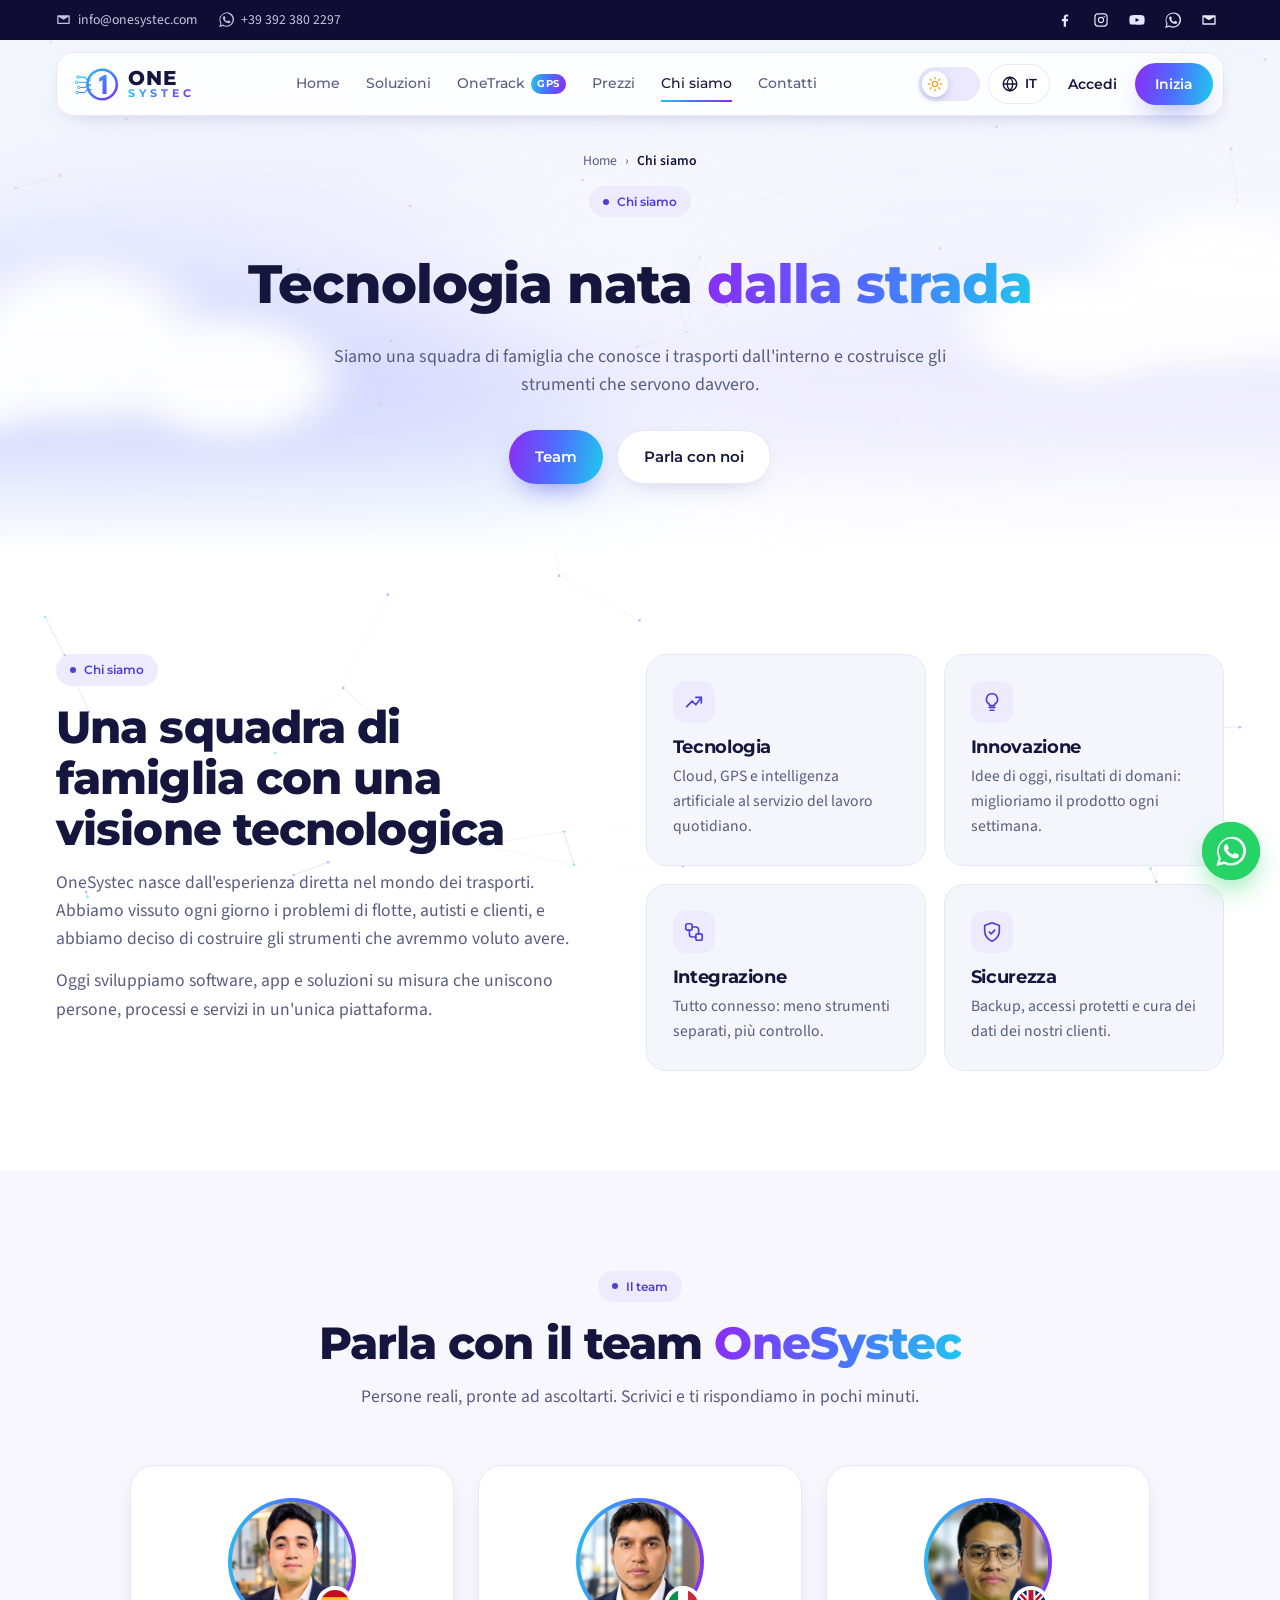
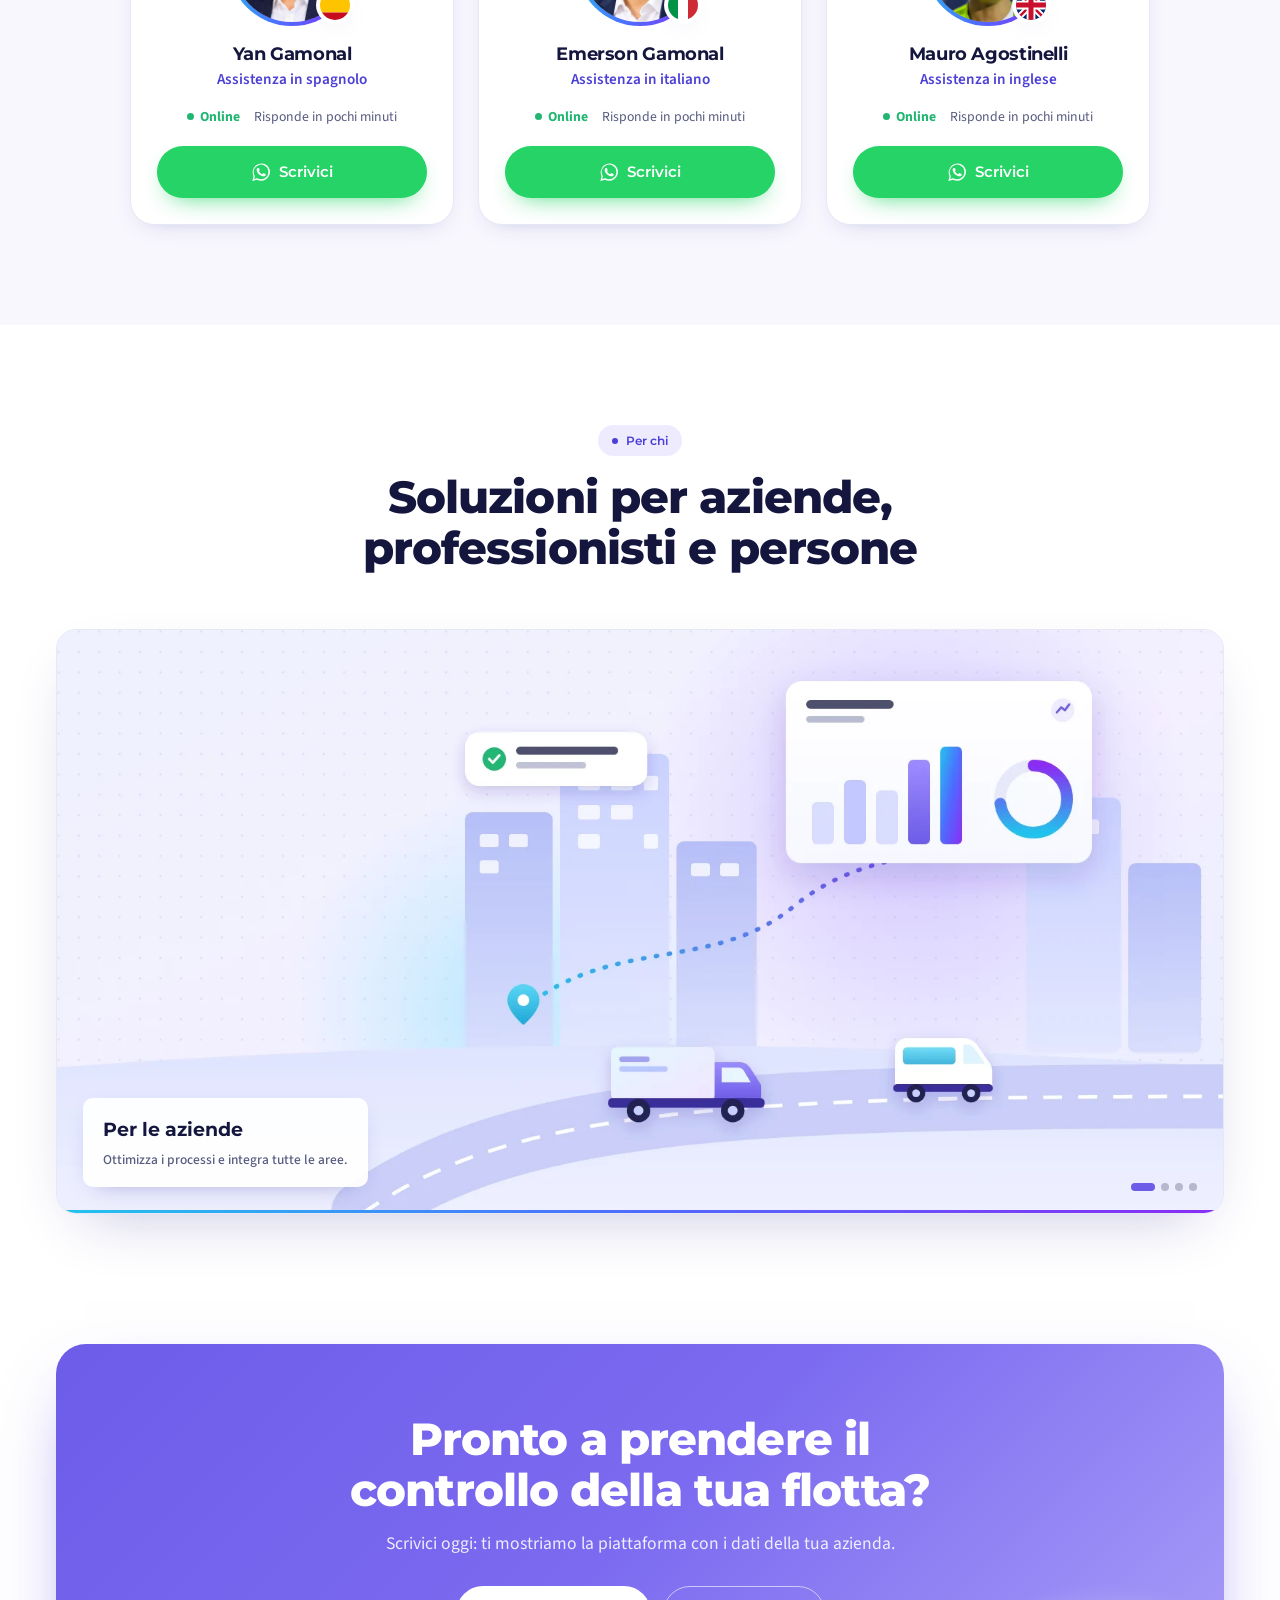
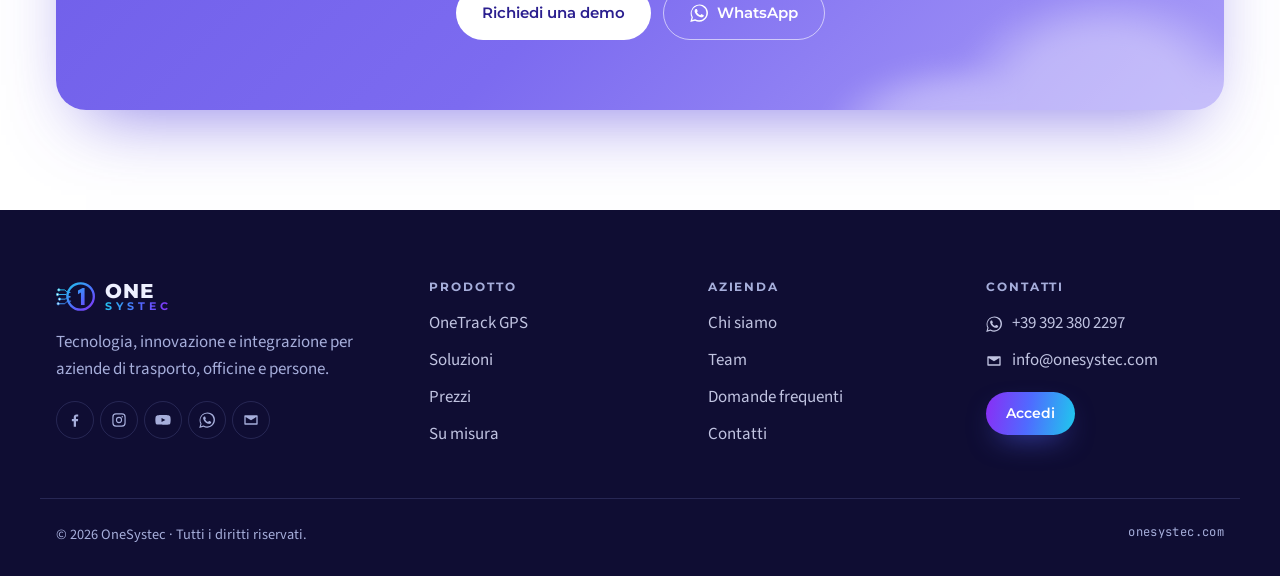
==== chi-siamo.html @ c4c6db2e "Web en varias páginas: Soluzioni, OneTrack GPS (planes, comparativa y calculadora), Prezzi, Chi siam" ====
<!doctype html>
<html lang="it" data-theme="day">
<head>
  <meta charset="utf-8">
  <meta name="viewport" content="width=device-width, initial-scale=1, viewport-fit=cover">
  <title>Chi siamo · OneSystec</title>
  <meta name="description" content="OneSystec: squadra di famiglia con esperienza nei trasporti che sviluppa software, GPS e app su misura.">
  <meta name="theme-color" content="#eef1fc">
  <link rel="icon" type="image/svg+xml" href="assets/img/logo-mark.svg">
  <meta property="og:title" content="Chi siamo · OneSystec">
  <meta property="og:description" content="OneSystec: squadra di famiglia con esperienza nei trasporti che sviluppa software, GPS e app su misura.">
  <meta property="og:image" content="https://onesystec.com/assets/img/platform.webp">
  <link rel="preconnect" href="https://fonts.googleapis.com">
  <link rel="preconnect" href="https://fonts.gstatic.com" crossorigin>
  <link href="https://fonts.googleapis.com/css2?family=Montserrat:wght@500;600;700;800&family=Source+Sans+3:wght@400;600;700&family=JetBrains+Mono:wght@500&display=swap" rel="stylesheet">
  <link rel="stylesheet" href="assets/css/styles.css">
  <script>/* aplica tema e indica que hay JS antes de pintar */
    (function(){var d=document.documentElement;d.classList.add("js");try{var t=localStorage.getItem("osx-theme");if(t==="night")d.setAttribute("data-theme","night")}catch(e){}})();
  </script>
</head>
<body data-page="chi-siamo">
  <div id="site-header"></div>

  <main>
    <!-- ============ CABECERA DE PÁGINA ============ -->
    <section class="page-hero sky">
      <div class="sky__aurora" aria-hidden="true"></div>
      <div class="cloud cloud--l" aria-hidden="true"></div>
      <div class="cloud cloud--r" aria-hidden="true"></div>
      <div class="wrap page-hero__grid">
        <div class="page-hero__copy">
          <nav class="crumbs reveal" aria-label="Breadcrumb"><a href="/" data-i18n="nav.home">Home</a><span>›</span><span data-i18n="nav.about"></span></nav>
          <p class="pill reveal" data-i18n="ph.chisiamo.kicker"></p>
          <h1 class="reveal"><span data-i18n="ph.chisiamo.title1"></span> <span class="grad" data-i18n="ph.chisiamo.title2"></span></h1>
          <p class="lead reveal" data-i18n="ph.chisiamo.lead"></p>
          <div class="hero__cta hero__cta--left reveal"><a href="#equipo" class="btn btn--primary"><span data-i18n="nav.team">Team</span></a><a href="/contatti" class="btn btn--ghost"><span data-i18n="cta.contact">Parla con noi</span></a></div>
        </div>
        
      </div>
    </section>

    <!-- ============ ABOUT ============ -->
    <section class="section" id="nosotros">
      <div class="wrap about">
        <div class="about__copy reveal">
          <p class="pill" data-i18n="about.kicker">Chi siamo</p>
          <h2 data-i18n="about.title">Una squadra di famiglia con una visione tecnologica</h2>
          <p data-i18n="about.p1">OneSystec nasce dall'esperienza diretta nel mondo dei trasporti. Abbiamo vissuto ogni giorno i problemi di flotte, autisti e clienti, e abbiamo deciso di costruire gli strumenti che avremmo voluto avere.</p>
          <p data-i18n="about.p2">Oggi sviluppiamo software, app e soluzioni su misura che uniscono persone, processi e servizi in un'unica piattaforma.</p>
        </div>
        <div class="values">
          <div class="value reveal"><span class="value__icon"><svg viewBox="0 0 24 24"><path d="M4 17l6-6 4 4 6-8"/><path d="M14 7h6v6"/></svg></span><h4 data-i18n="about.v1t">Tecnologia</h4><p data-i18n="about.v1d">Cloud, GPS e intelligenza artificiale al servizio del lavoro quotidiano.</p></div>
          <div class="value reveal"><span class="value__icon"><svg viewBox="0 0 24 24"><path d="M9 18h6M10 21h4M12 3a6 6 0 00-3.5 10.9c.6.5 1 1.2 1 2.1h5c0-.9.4-1.6 1-2.1A6 6 0 0012 3z"/></svg></span><h4 data-i18n="about.v2t">Innovazione</h4><p data-i18n="about.v2d">Idee di oggi, risultati di domani: miglioriamo il prodotto ogni settimana.</p></div>
          <div class="value reveal"><span class="value__icon"><svg viewBox="0 0 24 24"><rect x="3" y="3" width="7" height="7" rx="2"/><rect x="14" y="14" width="7" height="7" rx="2"/><path d="M10 6.5h4a3 3 0 013 3V14M14 17.5h-4a3 3 0 01-3-3V10"/></svg></span><h4 data-i18n="about.v3t">Integrazione</h4><p data-i18n="about.v3d">Tutto connesso: meno strumenti separati, più controllo.</p></div>
          <div class="value reveal"><span class="value__icon"><svg viewBox="0 0 24 24"><path d="M12 2l8 3v6c0 5-3.5 9.5-8 11-4.5-1.5-8-6-8-11V5z"/><path d="M9 12l2 2 4-4"/></svg></span><h4 data-i18n="about.v4t">Sicurezza</h4><p data-i18n="about.v4d">Backup, accessi protetti e cura dei dati dei nostri clienti.</p></div>
        </div>
      </div>
    </section>

    <!-- ============ EQUIPO ============ -->
    <section class="section section--tint" id="equipo">
      <div class="wrap">
        <header class="section__head reveal">
          <p class="pill" data-i18n="team.kicker">Il team</p>
          <h2><span data-i18n="team.title1">Parla con il team</span> <span class="grad">OneSystec</span></h2>
          <p data-i18n="team.sub">Persone reali, pronte ad ascoltarti. Scrivici e ti rispondiamo in pochi minuti.</p>
        </header>
        <div class="team">
          <!-- Fotos en assets/img/team/ · Números de WhatsApp de cada uno: CONFIG.TEAM_WHATSAPP en assets/js/main.js -->
          <article class="member reveal">
            <div class="member__photo"><span class="member__ini">YG</span><img src="assets/img/team/yan-gamonal.jpg" alt="Yan Gamonal" loading="lazy" onerror="this.remove()"><span class="member__flag" title="Español"><svg viewBox="0 0 24 24"><rect x="0" y="0" width="24" height="6" fill="#c60b1e"/><rect x="0" y="6" width="24" height="12" fill="#ffc400"/><rect x="0" y="18" width="24" height="6" fill="#c60b1e"/></svg></span></div>
            <h3 class="member__name">Yan Gamonal</h3>
            <p class="member__role" data-i18n="team.res">Assistenza in italiano</p>
            <ul class="member__meta"><li><span class="pulse"></span><span data-i18n="team.online">Online</span></li><li data-i18n="team.fast">Risponde in pochi minuti</li></ul>
            <a class="btn btn--wa js-wa" data-member="es" href="#" target="_blank" rel="noopener"><svg viewBox="0 0 24 24"><use href="#i-whatsapp"/></svg><span data-i18n="team.chat">Scrivici</span></a>
          </article>
          <article class="member reveal">
            <div class="member__photo"><span class="member__ini">EG</span><img src="assets/img/team/emerson-gamonal.jpg" alt="Emerson Gamonal" loading="lazy" onerror="this.remove()"><span class="member__flag" title="Italiano"><svg viewBox="0 0 24 24"><rect x="0" y="0" width="8" height="24" fill="#009246"/><rect x="8" y="0" width="8" height="24" fill="#fff"/><rect x="16" y="0" width="8" height="24" fill="#ce2b37"/></svg></span></div>
            <h3 class="member__name">Emerson Gamonal</h3>
            <p class="member__role" data-i18n="team.rit">Assistenza in italiano</p>
            <ul class="member__meta"><li><span class="pulse"></span><span data-i18n="team.online">Online</span></li><li data-i18n="team.fast">Risponde in pochi minuti</li></ul>
            <a class="btn btn--wa js-wa" data-member="it" href="#" target="_blank" rel="noopener"><svg viewBox="0 0 24 24"><use href="#i-whatsapp"/></svg><span data-i18n="team.chat">Scrivici</span></a>
          </article>
          <article class="member reveal">
            <div class="member__photo"><span class="member__ini">MA</span><img src="assets/img/team/mauro-agostinelli.jpg" alt="Mauro Agostinelli" loading="lazy" onerror="this.remove()"><span class="member__flag" title="English"><svg viewBox="0 0 24 24"><rect width="24" height="24" fill="#012169"/><path d="M0 0L24 24M24 0L0 24" stroke="#fff" stroke-width="5"/><path d="M0 0L24 24M24 0L0 24" stroke="#c8102e" stroke-width="2"/><path d="M12 0V24M0 12H24" stroke="#fff" stroke-width="7"/><path d="M12 0V24M0 12H24" stroke="#c8102e" stroke-width="4"/></svg></span></div>
            <h3 class="member__name">Mauro Agostinelli</h3>
            <p class="member__role" data-i18n="team.ren">Assistenza in italiano</p>
            <ul class="member__meta"><li><span class="pulse"></span><span data-i18n="team.online">Online</span></li><li data-i18n="team.fast">Risponde in pochi minuti</li></ul>
            <a class="btn btn--wa js-wa" data-member="en" href="#" target="_blank" rel="noopener"><svg viewBox="0 0 24 24"><use href="#i-whatsapp"/></svg><span data-i18n="team.chat">Scrivici</span></a>
          </article>
        </div>
      </div>
    </section>

    <!-- ============ GALLERY CAROUSEL ============ -->
    <section class="section" id="galeria">
      <div class="wrap">
        <header class="section__head reveal">
          <p class="pill" data-i18n="gallery.kicker">Per chi</p>
          <h2 data-i18n="gallery.title">Soluzioni per aziende, professionisti e persone</h2>
        </header>
        <div class="carousel carousel--wide reveal" data-interval="4500">
          <div class="carousel__track">
            <figure class="slide"><img src="assets/img/per-chi-aziende.webp" alt="" loading="lazy">
              <figcaption><b data-i18n="gallery.g1t">Per le aziende</b><span data-i18n="gallery.g1d">Ottimizza i processi e integra tutte le aree.</span></figcaption></figure>
            <figure class="slide"><img src="assets/img/per-chi-professionisti.webp" alt="" loading="lazy">
              <figcaption><b data-i18n="gallery.g2t">Per i professionisti</b><span data-i18n="gallery.g2d">Strumenti digitali per lavorare e organizzarti meglio.</span></figcaption></figure>
            <figure class="slide"><img src="assets/img/per-chi-clienti.webp" alt="" loading="lazy">
              <figcaption><b data-i18n="gallery.g3t">Per il cliente finale</b><span data-i18n="gallery.g3d">Segui spedizioni, prenota l'officina o noleggia un veicolo.</span></figcaption></figure>
            <figure class="slide"><img src="assets/img/per-chi-insieme.webp" alt="" loading="lazy">
              <figcaption><b data-i18n="gallery.g4t">Insieme a te</b><span data-i18n="gallery.g4d">Ti accompagniamo dall'idea al risultato.</span></figcaption></figure>
          </div>
          <div class="carousel__progress"><span></span></div>
          <div class="carousel__dots"></div>
        </div>
      </div>
    </section>

    <!-- ============ CTA FINAL ============ -->
    <section class="final">
      <div class="wrap">
        <div class="final__box reveal">
          <div class="cloud cloud--final" aria-hidden="true"></div>
          <h2 data-i18n="final.title">Pronto a prendere il controllo della tua flotta?</h2>
          <p data-i18n="final.sub">Scrivici oggi: ti mostriamo la piattaforma con i dati della tua azienda.</p>
          <div class="final__cta">
            <a href="/contatti" class="btn btn--light" data-i18n="final.cta1">Richiedi una demo</a>
            <a class="btn btn--outline-light js-wa" href="#" target="_blank" rel="noopener"><svg viewBox="0 0 24 24"><use href="#i-whatsapp"/></svg><span>WhatsApp</span></a>
          </div>
        </div>
      </div>
    </section>
  </main>

  <div id="site-footer"></div>

  <script src="assets/js/i18n.js"></script>
  <script src="assets/js/layout.js"></script>
  <script src="assets/js/main.js"></script>
</body>
</html>
---- assets/css/styles.css ----
/* ===========================================================
   OneSystec — Landing page
   Marca: navy #0b0e3a · cian #22c3ee · azul #4f6bff · violeta #8b2cf5
   Temas: day (por defecto) · night  →  <html data-theme="...">
   Layout: hero con cielo y nubes → logos → pasos → módulos → plataforma
           → banda oscura IA → comparativa → carrusel → nosotros → equipo
           → FAQ → contacto → CTA → pie oscuro
   =========================================================== */
:root{
  /* Marca */
  --cyan:#22c3ee;
  --blue:#4f6bff;
  --violet:#8b2cf5;
  --indigo:#6c5ce7;
  --navy:#0f0d33;
  --ok:#22b673;
  --wa:#25d366;
  --grad:linear-gradient(100deg,var(--cyan) 0%,var(--blue) 50%,var(--violet) 100%);
  --grad-loop:linear-gradient(100deg,var(--violet) 0%,var(--blue) 25%,var(--cyan) 50%,var(--blue) 75%,var(--violet) 100%);
  --radius:20px;
  --font-head:"Montserrat",system-ui,-apple-system,"Segoe UI",sans-serif;
  --font-body:"Source Sans 3",system-ui,-apple-system,"Segoe UI",sans-serif;
  --font-mono:"JetBrains Mono",ui-monospace,Menlo,monospace;

  /* Tema DAY (por defecto) */
  color-scheme:light;
  --bg:#ffffff;
  --tint:rgba(244,242,254,.6);
  --net-line:108,92,231;
  --net-dot:108,92,231;
  --net-hover:34,195,238;
  --surface:#ffffff;
  --surface-2:#f5f6fc;
  --line:#e6e8f4;
  --text:#14163d;
  --muted:#575c80;
  --accent-text:#4b3fd6;
  --pill-bg:#eeebff;
  --nav-bg:rgba(255,255,255,.82);
  --menu-bg:#ffffff;
  --float-bg:rgba(255,255,255,.94);
  --input-bg:#ffffff;
  --sky-1:rgba(233,238,251,.6); --sky-2:rgba(244,245,253,.5); --sky-3:rgba(239,234,254,.7);
  --aurora-op:.75;
  --cloud:#ffffff; --cloud-op:.95;
  --net-op:.7;
  --shadow:0 24px 60px -28px rgba(50,45,150,.32);
  --shadow-sm:0 8px 24px -14px rgba(50,45,150,.35);
}
:root[data-theme="night"]{
  color-scheme:dark;
  --bg:#080b26;
  --tint:rgba(14,19,58,.55);
  --net-line:120,140,255;
  --net-dot:150,170,255;
  --net-hover:34,195,238;
  --surface:#111640;
  --surface-2:#161c4e;
  --line:rgba(160,175,255,.16);
  --text:#eef0ff;
  --muted:#a6aedb;
  --accent-text:#7fdcf7;
  --pill-bg:rgba(79,107,255,.18);
  --nav-bg:rgba(13,17,52,.86);
  --menu-bg:#121845;
  --float-bg:rgba(17,22,64,.94);
  --input-bg:#0c1031;
  --sky-1:rgba(10,14,46,.7); --sky-2:rgba(13,18,55,.6); --sky-3:rgba(26,18,80,.75);
  --aurora-op:.55;
  --cloud:#8d97e6; --cloud-op:.12;
  --net-op:.6;
  --shadow:0 30px 70px -30px rgba(0,0,0,.7);
  --shadow-sm:0 8px 24px -14px rgba(0,0,0,.6);
}

*{box-sizing:border-box;margin:0;padding:0}
html{scroll-behavior:smooth;scroll-padding-top:110px}
body{font-family:var(--font-body);font-size:1.06rem;background:var(--bg);color:var(--text);line-height:1.6;overflow-x:hidden;-webkit-font-smoothing:antialiased;transition:background .4s,color .4s}
img{max-width:100%;display:block}
a{color:inherit;text-decoration:none}
button{font:inherit;color:inherit;background:none;border:0;cursor:pointer}
ul,ol{list-style:none}
svg{flex:none}
:focus-visible{outline:2px solid var(--blue);outline-offset:3px;border-radius:8px}
.mono{font-family:var(--font-mono);font-size:.76rem;letter-spacing:.03em}
.wrap{width:min(1200px,100%);margin-inline:auto;padding-left:max(16px,env(safe-area-inset-left,0px));padding-right:max(16px,env(safe-area-inset-right,0px))}

#net{position:fixed;inset:0;width:100%;height:100%;z-index:0;pointer-events:none;opacity:var(--net-op)}
header,main,footer{position:relative;z-index:1}
h1,h2,h3,h4{font-family:var(--font-head);line-height:1.14;letter-spacing:-.02em;text-wrap:balance}
h1{font-size:clamp(2.3rem,5vw,4rem);font-weight:800;margin:20px 0 16px}
h2{font-size:clamp(1.9rem,3.5vw,2.8rem);font-weight:800;margin-bottom:14px}
h3,h4{font-weight:700}
.grad{background:var(--grad-loop);background-size:200% 100%;-webkit-background-clip:text;background-clip:text;color:transparent;animation:gradmove 7s linear infinite}
@keyframes gradmove{to{background-position:200% 0}}

/* ---------- Buttons ---------- */
.btn{display:inline-flex;align-items:center;justify-content:center;gap:9px;padding:14px 26px;border-radius:999px;font-family:var(--font-head);font-weight:600;font-size:.95rem;transition:transform .25s,box-shadow .25s,background .25s,border-color .25s,color .25s;white-space:nowrap}
.btn svg{width:18px;height:18px;fill:none;stroke:currentColor;stroke-width:2;stroke-linecap:round;stroke-linejoin:round}
.btn svg:has(use){fill:currentColor;stroke:none}
.btn--primary{background:var(--grad-loop);background-size:200% 100%;color:#fff;box-shadow:0 12px 30px -12px rgba(79,92,231,.8);animation:gradmove 6s linear infinite}
.btn--primary:hover{transform:translateY(-2px);box-shadow:0 18px 40px -12px rgba(139,44,245,.8)}
.btn--ghost{background:var(--surface);border:1px solid var(--line);box-shadow:var(--shadow-sm)}
.btn--ghost svg.i-play{fill:currentColor;stroke:none;width:14px;height:14px}
.btn--ghost:hover{border-color:var(--blue);transform:translateY(-2px)}
.btn--sm{padding:10px 20px;font-size:.88rem}
.btn--wa{width:100%;background:var(--wa);color:#fff;box-shadow:0 10px 24px -12px rgba(37,211,102,.9)}
.btn--wa:hover{transform:translateY(-2px);background:#1fbd5a}
.btn--light{background:#fff;color:#2b1f8f}
.btn--light:hover{transform:translateY(-2px)}
.btn--outline-light{border:1.5px solid rgba(255,255,255,.6);color:#fff}
.btn--outline-light:hover{background:rgba(255,255,255,.12)}

/* ---------- Header ---------- */
.header{position:fixed;inset:0 0 auto;z-index:50;padding-top:env(safe-area-inset-top,0px)}
.topbar{background:var(--navy);color:#e3e6ff;font-size:.86rem;overflow:hidden;max-height:40px;transition:max-height .3s}
.header.is-scrolled .topbar{max-height:0}
.topbar__inner{display:flex;align-items:center;justify-content:space-between;gap:16px;height:40px}
.topbar__contact{display:flex;gap:22px;align-items:center}
.topbar__contact a{display:flex;align-items:center;gap:7px;opacity:.85;transition:opacity .2s}
.topbar__contact a:hover{opacity:1}
.topbar__contact svg{width:15px;height:15px;fill:currentColor}
.social{display:flex;gap:6px;align-items:center;flex-wrap:wrap}
.social a{width:30px;height:30px;border-radius:50%;display:grid;place-items:center;transition:background .2s,transform .2s,color .2s,border-color .2s}
.social a:hover{transform:translateY(-2px);color:#fff;border-color:transparent}
.social svg{width:16px;height:16px;fill:currentColor}
.social a[data-net="facebook"]:hover{background:#1877f2}
.social a[data-net="instagram"]:hover{background:radial-gradient(circle at 30% 110%,#fdc468,#fa7e1e 25%,#d62976 50%,#962fbf 75%,#4f5bd5)}
.social a[data-net="youtube"]:hover{background:#ff0000}
.social a[data-net="whatsapp"]:hover{background:var(--wa)}
.social a[data-net="email"]:hover{background:var(--blue)}

/* Interruptor día / noche */
.theme-switch{position:relative;width:62px;height:34px;border-radius:999px;border:1px solid var(--line);background:linear-gradient(90deg,#dfe6ff,#efe9ff);transition:background .3s,border-color .3s;flex:none}
.theme-switch:hover{border-color:var(--blue)}
.theme-switch__knob{position:absolute;top:3px;left:3px;width:26px;height:26px;border-radius:50%;display:grid;place-items:center;background:#fff;color:#f5a524;box-shadow:0 3px 10px -3px rgba(50,45,150,.45);transition:transform .35s cubic-bezier(.5,1.6,.4,1),background .3s,color .3s}
.theme-switch__knob svg{position:absolute;width:16px;height:16px;fill:none;stroke:currentColor;stroke-width:2;stroke-linecap:round;stroke-linejoin:round;transition:opacity .25s,transform .35s}
.theme-switch .i-moon{opacity:0;transform:rotate(-60deg);fill:currentColor;stroke:none}
.theme-switch[aria-checked="true"]{background:linear-gradient(90deg,#1b2160,#2a1d6e)}
.theme-switch[aria-checked="true"] .theme-switch__knob{transform:translateX(28px);background:#0f1440;color:#c9d2ff}
.theme-switch[aria-checked="true"] .i-sun{opacity:0;transform:rotate(60deg)}
.theme-switch[aria-checked="true"] .i-moon{opacity:1;transform:none}

/* Nav flotante tipo píldora */
.header > .wrap{padding-top:12px}
.nav__inner{display:flex;align-items:center;justify-content:space-between;gap:16px;height:64px;padding:0 10px 0 18px;border-radius:18px;background:var(--nav-bg);backdrop-filter:blur(16px);-webkit-backdrop-filter:blur(16px);border:1px solid var(--line);box-shadow:var(--shadow-sm);transition:box-shadow .3s}
.header.is-scrolled .nav__inner{box-shadow:var(--shadow)}
.brand{display:flex;align-items:center;gap:9px}
.brand__text{display:flex;flex-direction:column;line-height:.95;font-family:var(--font-head)}
.brand__text b{font-size:1.22rem;font-weight:800;letter-spacing:.05em}
.brand__text i{font-style:normal;font-size:.7rem;letter-spacing:.36em;background:var(--grad);-webkit-background-clip:text;background-clip:text;color:transparent;font-weight:700}
.nav__links{display:flex;gap:26px;font-family:var(--font-head);font-weight:500;font-size:.9rem}
.nav__links a{position:relative;color:var(--muted);transition:color .2s}
.nav__links a::after{content:"";position:absolute;left:0;bottom:-6px;width:0;height:2px;background:var(--grad);transition:width .3s}
.nav__links a:hover,.nav__links a.active{color:var(--text)}
.nav__links a:hover::after,.nav__links a.active::after{width:100%}
.nav__actions{display:flex;align-items:center;gap:8px}
.nav__login{font-family:var(--font-head);font-weight:600;font-size:.88rem;padding:8px 10px;color:var(--text)}
.nav__login:hover{color:var(--accent-text)}

.dd{position:relative}
.dd__btn{display:flex;align-items:center;gap:6px;height:40px;padding:0 12px;border-radius:999px;border:1px solid var(--line);background:var(--surface);font-family:var(--font-head);font-weight:600;font-size:.8rem;transition:border-color .2s}
.dd__btn--icon{width:40px;padding:0;justify-content:center}
.dd__btn:hover{border-color:var(--blue)}
.dd__btn svg{width:18px;height:18px;fill:none;stroke:currentColor;stroke-width:1.8;stroke-linecap:round;stroke-linejoin:round}
.dd__menu{position:absolute;right:0;top:calc(100% + 8px);min-width:170px;padding:6px;border-radius:14px;background:var(--menu-bg);border:1px solid var(--line);box-shadow:var(--shadow);opacity:0;transform:translateY(-6px);pointer-events:none;transition:.2s}
.dd.open .dd__menu{opacity:1;transform:none;pointer-events:auto}
.dd__menu button{width:100%;display:flex;align-items:center;gap:10px;text-align:left;padding:9px 12px;border-radius:10px;font-size:.95rem}
.dd__menu button:hover,.dd__menu button[aria-current="true"]{background:var(--surface-2)}

.burger{display:none;width:40px;height:40px;border-radius:12px;border:1px solid var(--line);flex-direction:column;justify-content:center;align-items:center;gap:5px}
.burger span{width:18px;height:2px;background:var(--text);border-radius:2px;transition:.3s}
.burger[aria-expanded="true"] span:nth-child(1){transform:translateY(7px) rotate(45deg)}
.burger[aria-expanded="true"] span:nth-child(2){opacity:0}
.burger[aria-expanded="true"] span:nth-child(3){transform:translateY(-7px) rotate(-45deg)}

/* ---------- Hero con cielo ---------- */
.sky{position:relative;overflow:hidden;background:linear-gradient(180deg,var(--sky-1) 0%,var(--sky-2) 45%,var(--sky-3) 80%,transparent 100%)}
.sky__aurora{position:absolute;left:50%;bottom:-38%;width:150%;height:110%;translate:-50% 0;border-radius:50%;background:conic-gradient(from 200deg at 50% 50%,rgba(131,128,231,.0),rgba(146,210,250,.8) 30deg,rgba(113,143,248,.6) 60deg,rgba(165,166,255,.25) 100deg,rgba(91,92,234,0) 140deg,rgba(199,200,255,.3) 260deg,rgba(131,128,231,.0) 360deg);filter:blur(70px);opacity:var(--aurora-op);animation:aurora 22s linear infinite;pointer-events:none}
@keyframes aurora{to{rotate:360deg}}
.sky::after{content:"";position:absolute;left:0;right:0;bottom:0;height:180px;background:linear-gradient(180deg,transparent,var(--bg));pointer-events:none;z-index:0}
.hero__copy,.hero__visual{z-index:1}
.cloud{position:absolute;pointer-events:none;width:560px;height:220px;opacity:var(--cloud-op);filter:blur(10px);
  background:
    radial-gradient(closest-side,var(--cloud) 55%,transparent) 0 80px/280px 140px no-repeat,
    radial-gradient(closest-side,var(--cloud) 55%,transparent) 130px 10px/300px 200px no-repeat,
    radial-gradient(closest-side,var(--cloud) 55%,transparent) 300px 70px/260px 150px no-repeat;
  animation:cloud 38s ease-in-out infinite alternate}
.cloud--l{left:-200px;top:42%}
.cloud--r{right:-220px;top:32%;animation-duration:46s;animation-direction:alternate-reverse}
.cloud--s{left:38%;bottom:-60px;width:460px;opacity:calc(var(--cloud-op) * .6);animation-duration:54s}
@keyframes cloud{to{translate:90px 0}}

.hero{padding:170px 0 0;text-align:center}
.hero__copy{position:relative;display:flex;flex-direction:column;align-items:center}
.eyebrow{display:inline-flex;align-items:center;gap:10px;padding:7px 16px;border-radius:999px;background:var(--float-bg);border:1px solid var(--line);box-shadow:var(--shadow-sm);font-family:var(--font-head);font-weight:600;font-size:.7rem;letter-spacing:.16em;text-transform:uppercase;color:var(--accent-text)}
.dot{width:8px;height:8px;border-radius:50%;background:var(--cyan);animation:ping 2s infinite}
@keyframes ping{0%{box-shadow:0 0 0 0 rgba(34,195,238,.6)}70%{box-shadow:0 0 0 10px rgba(34,195,238,0)}100%{box-shadow:0 0 0 0 rgba(34,195,238,0)}}
.hero h1{max-width:900px}
.hero__rotator{font-family:var(--font-head);font-size:clamp(1.05rem,1.8vw,1.3rem);color:var(--muted);min-height:1.8em}
.rotator{color:var(--text);font-weight:700}
.caret{display:inline-block;width:3px;height:1.1em;margin-left:3px;vertical-align:-3px;background:var(--cyan);animation:blink 1s steps(1) infinite}
@keyframes blink{50%{opacity:0}}
.lead{color:var(--muted);font-size:1.12rem;max-width:620px;margin:12px 0 30px}
.hero__cta{display:flex;flex-wrap:wrap;justify-content:center;gap:14px}

.hero__visual{position:relative;margin-top:56px}
.hero__stage{position:relative;max-width:860px;margin-inline:auto;padding-bottom:70px}
.device{position:relative;z-index:1;border-radius:20px;padding:10px;background:var(--float-bg);border:1px solid var(--line);box-shadow:var(--shadow)}
.device__bar{display:flex;align-items:center;gap:6px;padding:4px 8px 10px}
.device__bar i{width:10px;height:10px;border-radius:50%;background:#ff5f57}
.device__bar i:nth-child(2){background:#febc2e}.device__bar i:nth-child(3){background:#28c840}
.device__bar span{margin-left:12px;font-family:var(--font-mono);font-size:.72rem;color:var(--muted);padding:3px 12px;border-radius:999px;background:var(--surface-2)}
.tag{position:absolute;z-index:2;display:flex;align-items:center;gap:8px;padding:8px 14px;border-radius:999px;background:var(--float-bg);border:1px solid var(--line);box-shadow:var(--shadow-sm);font-family:var(--font-head);font-weight:600;font-size:.8rem;animation:bob 6s ease-in-out infinite}
.tag i{width:10px;height:10px;border-radius:50%;background:var(--c);box-shadow:0 0 0 4px color-mix(in srgb,var(--c) 22%,transparent)}
.tag--a{left:-70px;top:12%}
.tag--b{right:-70px;top:6%;animation-delay:-1.5s}
.tag--c{left:-90px;top:48%;animation-delay:-3s}
.tag--d{right:-80px;top:42%;animation-delay:-4.5s}
@keyframes bob{50%{translate:0 -10px}}
.float{position:absolute;z-index:2;display:flex;align-items:center;gap:12px;padding:11px 15px;border-radius:14px;background:var(--float-bg);border:1px solid var(--line);box-shadow:var(--shadow);font-size:.85rem;text-align:left;animation:bob 7s ease-in-out infinite}
.float b{display:block;font-family:var(--font-head);font-size:.84rem}
.float small{color:var(--muted)}
.float--a{left:-120px;bottom:120px;animation-delay:-2s}
.float--b{right:-130px;bottom:150px;color:var(--ok)}
.float--b svg{width:20px;height:20px;fill:none;stroke:currentColor;stroke-width:2.4}
.float--b b{color:var(--text)}
.pulse{display:inline-block;width:10px;height:10px;border-radius:50%;background:var(--ok);flex:none;animation:pingok 1.8s infinite}
@keyframes pingok{0%{box-shadow:0 0 0 0 rgba(34,182,115,.55)}70%{box-shadow:0 0 0 9px rgba(34,182,115,0)}100%{box-shadow:0 0 0 0 rgba(34,182,115,0)}}

/* ---------- Carousel ---------- */
.carousel{position:relative;overflow:hidden;border-radius:12px;background:#eef0ff}
.carousel__track{display:flex;transition:transform .9s cubic-bezier(.7,0,.2,1)}
.slide{flex:0 0 100%;position:relative;aspect-ratio:16/9;max-width:100%}
.slide img{width:100%;height:100%;object-fit:cover}
.slide.is-active img{animation:settle .9s ease-out}
@keyframes settle{from{opacity:.55}to{opacity:1}}
.slide figcaption{position:absolute;left:14px;bottom:16px;max-width:calc(100% - 28px);padding:8px 14px;border-radius:10px;background:rgba(255,255,255,.94);color:#14163d;box-shadow:0 8px 24px -14px rgba(50,45,150,.5);font-family:var(--font-head);font-weight:600;font-size:.84rem;text-align:left;transform:translateY(12px);opacity:0;transition:.6s .4s}
.slide.is-active figcaption{transform:none;opacity:1}
.carousel__dots{position:absolute;top:12px;right:12px;display:flex;gap:6px}
.carousel__dots button{width:8px;height:8px;border-radius:999px;background:rgba(20,22,61,.25);transition:.3s}
.carousel__dots button.is-active{width:24px;background:var(--indigo)}
.carousel__progress{position:absolute;left:0;right:0;bottom:0;height:3px;background:rgba(20,22,61,.06)}
.carousel__progress span{display:block;height:100%;width:0;background:var(--grad)}
.carousel--wide{border-radius:var(--radius);border:1px solid var(--line);box-shadow:var(--shadow)}
.carousel--wide .slide{aspect-ratio:2/1}
.carousel--wide figcaption{left:26px;bottom:26px;max-width:440px;padding:16px 20px;font-family:var(--font-body)}
.carousel--wide figcaption b{display:block;font-family:var(--font-head);font-size:1.2rem;margin-bottom:4px}
.carousel--wide figcaption span{color:#575c80;font-weight:500}
.carousel--wide .carousel__dots{top:auto;bottom:22px;right:26px}
.carousel:hover 
/* ---------- Clients ---------- */
.clients{padding:56px 0 20px}
.clients__title{text-align:center;color:var(--muted);font-family:var(--font-head);font-weight:600;font-size:.95rem;margin-bottom:26px}
.marquee{overflow:hidden;mask-image:linear-gradient(90deg,transparent,#000 12%,#000 88%,transparent);-webkit-mask-image:linear-gradient(90deg,transparent,#000 12%,#000 88%,transparent)}
.marquee__track{display:flex;gap:90px;padding-right:90px;width:max-content;align-items:center;animation:marquee 30s linear infinite}
.marquee:hover .marquee__track{animation-play-state:paused}
@keyframes marquee{to{transform:translateX(-50%)}}
.client{height:56px;display:flex;align-items:center}
.client__logo{display:block;height:42px;background:var(--muted);-webkit-mask-position:center;mask-position:center;-webkit-mask-size:contain;mask-size:contain;-webkit-mask-repeat:no-repeat;mask-repeat:no-repeat;opacity:.38;transition:opacity .3s,background .3s}
.client__logo:hover{opacity:.75;background:var(--accent-text)}

/* ---------- Sections ---------- */
.section{padding:100px 0;position:relative}
.section--tint{background:var(--tint)}
.section__head{text-align:center;max-width:720px;margin:0 auto 54px}
.pill{display:inline-flex;align-items:center;gap:8px;padding:6px 14px;border-radius:999px;background:var(--pill-bg);color:var(--accent-text);font-family:var(--font-head);font-weight:600;font-size:.76rem;margin-bottom:16px}
.pill::before{content:"";width:6px;height:6px;border-radius:50%;background:currentColor}
.pill--dark{background:rgba(139,44,245,.2);color:#c9b8ff}
.section__head p:not(.pill),.split__copy>p,.about__copy p:not(.pill),.contact__copy>p,.faq__head p:not(.pill){color:var(--muted);font-size:1.1rem}

/* Steps (proceso real: 1 → 2 → 3) */
.steps{display:grid;grid-template-columns:repeat(3,1fr);gap:22px;counter-reset:none}
.step{position:relative;padding:28px;border-radius:var(--radius);background:var(--surface-2);border:1px solid var(--line);display:flex;flex-direction:column;gap:10px}
.step__n{width:40px;height:40px;border-radius:12px;display:grid;place-items:center;background:var(--grad);color:#fff;font-family:var(--font-head);font-weight:800}
.step h3{font-size:1.2rem;margin-top:6px}
.step p{color:var(--muted)}
.step__ui{margin-top:auto;padding:14px;border-radius:14px;background:var(--surface);border:1px solid var(--line);display:grid;gap:8px;font-weight:600;font-size:.95rem}
.step__ui li{display:flex;align-items:center;gap:10px}
.ok{width:18px;height:18px;border-radius:6px;flex:none;background:var(--indigo) url("data:image/svg+xml,%3Csvg xmlns='http://www.w3.org/2000/svg' viewBox='0 0 24 24' fill='none' stroke='white' stroke-width='3.4' stroke-linecap='round'%3E%3Cpath d='M6 12.5l4 3.5 8-8'/%3E%3C/svg%3E") center/12px no-repeat}
.step__bar{margin-top:auto;height:10px;border-radius:999px;background:var(--surface);border:1px solid var(--line);overflow:hidden}
.step__bar span{display:block;height:100%;width:30%;border-radius:999px;background:var(--grad);animation:load 3.2s ease-in-out infinite}
@keyframes load{0%{width:12%}80%,100%{width:100%}}
.step__note{color:var(--muted);font-size:.85rem}
.step__live{margin-top:auto;display:flex;align-items:center;gap:10px;padding:14px;border-radius:14px;background:var(--surface);border:1px solid var(--line);font-weight:600}
.step__live b{font-family:var(--font-head);font-size:1.4rem;font-variant-numeric:tabular-nums}

/* Cards */
.cards{display:grid;grid-template-columns:repeat(3,1fr);gap:22px}
.card{position:relative;padding:30px;border-radius:var(--radius);background:var(--surface);border:1px solid var(--line);overflow:hidden;transition:transform .35s,border-color .35s,box-shadow .35s}
.card::before{content:"";position:absolute;inset:0;background:radial-gradient(400px circle at var(--mx,50%) var(--my,0%),rgba(108,92,231,.12),transparent 45%);opacity:0;transition:opacity .3s;pointer-events:none}
.card:hover{border-color:rgba(108,92,231,.45);box-shadow:var(--shadow)}
.card:hover::before{opacity:1}
.card__icon{width:52px;height:52px;border-radius:15px;display:grid;place-items:center;background:linear-gradient(135deg,var(--c1),var(--c2));box-shadow:0 12px 26px -12px var(--c2);margin-bottom:20px}
.card__icon svg{width:26px;height:26px;fill:none;stroke:#fff;stroke-width:1.8;stroke-linecap:round;stroke-linejoin:round}
.card h3{font-size:1.2rem;margin-bottom:8px}
.card p{color:var(--muted)}
.tags{display:flex;flex-wrap:wrap;gap:8px;margin-top:16px}
.tags li{font-size:.8rem;font-weight:600;padding:4px 11px;border-radius:999px;background:var(--surface-2);color:var(--muted)}
.card--feature{border-color:rgba(139,44,245,.35);background:linear-gradient(170deg,rgba(139,44,245,.09),rgba(34,195,238,.04)),var(--surface)}

/* Platform split */
.split{display:grid;grid-template-columns:1fr 1.05fr;gap:64px;align-items:center}
.split__copy{min-width:0}
.checks{margin:24px 0 32px;display:grid;gap:12px}
.checks li{display:flex;gap:12px;align-items:flex-start;font-weight:600}
.checks li::before{content:"";flex:0 0 22px;height:22px;margin-top:2px;border-radius:50%;background:url("data:image/svg+xml,%3Csvg xmlns='http://www.w3.org/2000/svg' viewBox='0 0 24 24' fill='none' stroke='white' stroke-width='3' stroke-linecap='round'%3E%3Cpath d='M7 12.5l3.2 3L17 9'/%3E%3C/svg%3E") center/16px no-repeat,linear-gradient(120deg,#22c3ee,#8b2cf5)}
.stats{display:grid;grid-template-columns:repeat(4,1fr);gap:12px}
.stats div{padding:16px 8px;border-radius:16px;background:var(--surface);border:1px solid var(--line);text-align:center}
.stats b{display:block;font-family:var(--font-head);font-weight:800;font-size:1.7rem;font-variant-numeric:tabular-nums;background:var(--grad);-webkit-background-clip:text;background-clip:text;color:transparent}
.stats span{font-size:.82rem;color:var(--muted);font-weight:600}

/* Paneles siempre oscuros */
.screen{--text:#eef0ff;--muted:#a6aedb;--line:rgba(160,175,255,.16);--surface:rgba(255,255,255,.05);color:var(--text)}
.map{border-radius:var(--radius);background:linear-gradient(160deg,#151c58,#0b0f33);border:1px solid var(--line);box-shadow:var(--shadow);padding:18px;position:relative;overflow:hidden;min-width:0}
.map__head{display:flex;align-items:center;gap:14px;color:var(--muted);margin-bottom:10px}
.map__clock{margin-left:auto;font-variant-numeric:tabular-nums}
.live{display:flex;align-items:center;gap:6px;font-family:var(--font-mono);font-size:.72rem;font-weight:700;color:#ff6b8a;padding:4px 10px;border-radius:999px;background:rgba(255,80,120,.12)}
.live i{width:7px;height:7px;border-radius:50%;background:#ff6b8a;animation:blink 1.2s steps(1) infinite}
.map__svg{width:100%;height:auto;display:block;color:#8fa0ff}
.route{stroke-dasharray:900;stroke-dashoffset:900;animation:draw 3s ease forwards .3s}
@keyframes draw{to{stroke-dashoffset:0}}
.ring{transform-box:fill-box;transform-origin:center;animation:ring 2s ease-out infinite}
@keyframes ring{from{transform:scale(1);opacity:.7}to{transform:scale(3.4);opacity:0}}
.truck{filter:drop-shadow(0 4px 10px rgba(79,107,255,.8))}
.map__cards{display:grid;grid-template-columns:repeat(3,1fr);gap:10px;margin-top:10px}
.mini{padding:12px 14px;border-radius:14px;background:rgba(255,255,255,.05);border:1px solid var(--line)}
.mini span{display:block;color:var(--muted)}
.mini b{font-family:var(--font-head);font-size:1.1rem;font-variant-numeric:tabular-nums}

/* Banda oscura */
.band{position:relative;overflow:hidden;background:rgba(15,13,51,.94);padding:110px 0}
.band__glow{position:absolute;width:700px;height:700px;right:-200px;top:-260px;border-radius:50%;background:radial-gradient(circle,rgba(139,44,245,.45),transparent 65%);filter:blur(30px);pointer-events:none}
.band::after{content:"";position:absolute;inset:0;background-image:radial-gradient(rgba(160,175,255,.18) 1px,transparent 1px);background-size:26px 26px;mask-image:linear-gradient(180deg,transparent,#000 30%,#000 70%,transparent);pointer-events:none}
.band__grid{position:relative;z-index:1;display:grid;grid-template-columns:1fr 1fr;gap:60px;align-items:center}
.band__copy{min-width:0}
.band__copy>p{color:var(--muted);font-size:1.1rem}
.chat{margin-top:26px;display:flex;flex-direction:column;gap:9px;max-width:460px}
.chat p{max-width:88%;padding:10px 14px;border-radius:15px;font-size:.95rem;opacity:0;transform:translateY(8px)}
.chat__q{align-self:flex-end;background:var(--indigo);color:#fff;border-bottom-right-radius:4px}
.chat__a{background:rgba(255,255,255,.07);border:1px solid var(--line);border-bottom-left-radius:4px}
.band__copy.in .chat p{animation:pop .5s forwards}
.band__copy.in .chat p:nth-child(1){animation-delay:.4s}
.band__copy.in .chat p:nth-child(2){animation-delay:1.3s}
.band__copy.in .chat p:nth-child(3){animation-delay:2.3s}
.band__copy.in .chat p:nth-child(4){animation-delay:3.2s}
@keyframes pop{to{opacity:1;transform:none}}
html:not(.js) .chat p{opacity:1;transform:none}

/* Orbit */
.orbit{position:relative;width:min(420px,100%);aspect-ratio:1;margin-inline:auto;overflow:visible}
.orbit__core{position:absolute;inset:36%;border-radius:50%;display:grid;place-items:center;background:radial-gradient(circle,#1d2672,#0b0f38);box-shadow:0 0 70px rgba(79,107,255,.55)}
.orbit__core img{width:62%}
.orbit__ring{position:absolute;border-radius:50%;border:1px dashed rgba(143,160,255,.35);animation:spin 26s linear infinite}
.orbit__ring--1{inset:18%}
.orbit__ring--2{inset:0;animation-duration:40s;animation-direction:reverse}
.orbit__ring span{position:absolute;left:50%;top:50%;transform:rotate(var(--a)) translateY(calc(var(--r) * -1)) rotate(calc(var(--a) * -1)) translate(-50%,-50%)}
.orbit__ring em{display:block;font-style:normal;padding:7px 14px;border-radius:999px;font-family:var(--font-head);font-weight:600;font-size:.74rem;color:#eef0ff;background:#161d55;border:1px solid rgba(79,107,255,.5);white-space:nowrap;animation:counter 26s linear infinite}
.orbit__ring--1 span{--r:min(135px,24vw)}
.orbit__ring--2 span{--r:min(210px,38vw)}
.orbit__ring--2 em{animation:counter2 40s linear infinite}
@keyframes spin{to{transform:rotate(360deg)}}
@keyframes counter{to{transform:rotate(-360deg)}}
@keyframes counter2{to{transform:rotate(360deg)}}

/* Comparativa */
.compare{display:grid;grid-template-columns:1fr 1fr;gap:22px;max-width:980px;margin-inline:auto}
.compare__col{padding:30px;border-radius:var(--radius);border:1px solid var(--line)}
.compare__col h3{font-size:1.2rem;margin-bottom:18px}
.compare__col ul{display:grid;gap:14px}
.compare__col li{display:flex;gap:12px;align-items:flex-start}
.compare__col li::before{content:"";flex:0 0 22px;height:22px;margin-top:2px;border-radius:50%}
.compare__col--no{background:var(--surface-2)}
.compare__col--no li{color:var(--muted)}
.compare__col--no li::before{background:#f1d4da url("data:image/svg+xml,%3Csvg xmlns='http://www.w3.org/2000/svg' viewBox='0 0 24 24' fill='none' stroke='%23d23a5a' stroke-width='3' stroke-linecap='round'%3E%3Cpath d='M8 8l8 8M16 8l-8 8'/%3E%3C/svg%3E") center/14px no-repeat}
.compare__col--yes{background:linear-gradient(160deg,rgba(108,92,231,.1),rgba(34,195,238,.06)),var(--surface);border-color:rgba(108,92,231,.4);box-shadow:var(--shadow)}
.compare__col--yes li{font-weight:600}
.compare__col--yes li::before{background:url("data:image/svg+xml,%3Csvg xmlns='http://www.w3.org/2000/svg' viewBox='0 0 24 24' fill='none' stroke='white' stroke-width='3' stroke-linecap='round'%3E%3Cpath d='M7 12.5l3.2 3L17 9'/%3E%3C/svg%3E") center/15px no-repeat,linear-gradient(120deg,#22c3ee,#8b2cf5)}

/* About */
.about{display:grid;grid-template-columns:1fr 1.1fr;gap:64px;align-items:start}
.about__copy{min-width:0}
.about__copy p+p{margin-top:14px}
.values{display:grid;grid-template-columns:1fr 1fr;gap:18px}
.value{padding:26px;border-radius:var(--radius);background:var(--surface-2);border:1px solid var(--line);transition:transform .3s,border-color .3s}
.value:hover{transform:translateY(-6px);border-color:var(--indigo)}
.value__icon{width:42px;height:42px;border-radius:12px;display:grid;place-items:center;background:var(--pill-bg);color:var(--accent-text)}
.value__icon svg{width:22px;height:22px;fill:none;stroke:currentColor;stroke-width:1.8;stroke-linecap:round;stroke-linejoin:round}
.value h4{font-size:1.12rem;margin:14px 0 6px}
.value p{color:var(--muted);font-size:.98rem}

/* Team */
.team{display:grid;grid-template-columns:repeat(3,1fr);gap:24px;max-width:1020px;margin-inline:auto}
.member{display:flex;flex-direction:column;align-items:center;text-align:center;padding:32px 26px 26px;border-radius:24px;background:var(--surface);border:1px solid var(--line);box-shadow:var(--shadow-sm);transition:transform .3s,box-shadow .3s}
.member:hover{transform:translateY(-6px);box-shadow:var(--shadow)}
.member__photo{position:relative;width:128px;height:128px;border-radius:50%;padding:4px;background:var(--grad);margin-bottom:18px}
.member__photo img,.member__ini{position:absolute;inset:4px;width:calc(100% - 8px);height:calc(100% - 8px);border-radius:50%;object-fit:cover}
.member__ini{display:grid;letter-spacing:.02em;place-items:center;background:linear-gradient(160deg,#b9b2ff,#8f84f0);color:#fff;font-family:var(--font-head);font-weight:800;font-size:2rem}
.member__flag{position:absolute;right:2px;bottom:2px;width:38px;height:38px;border-radius:50%;padding:4px;background:var(--surface);box-shadow:var(--shadow-sm)}
.member__flag svg{width:100%;height:100%;border-radius:50%;display:block}
.member__name{font-size:1.15rem}
.member__role{color:var(--accent-text);font-weight:600;font-size:.95rem;margin:2px 0 14px}
.member__meta{display:flex;flex-wrap:wrap;justify-content:center;gap:6px 14px;color:var(--muted);font-size:.86rem;margin-bottom:18px}
.member__meta li{display:flex;align-items:center;gap:6px}
.member__meta li:first-child{color:var(--ok);font-weight:700}
.member__meta .pulse{width:7px;height:7px}

/* FAQ */
.faq{display:grid;grid-template-columns:.8fr 1.2fr;gap:56px;align-items:start}
.faq__head{min-width:0}
.faq__list{display:grid;gap:12px;min-width:0}
.faq details{border-radius:16px;background:var(--surface);border:1px solid var(--line);transition:border-color .2s,box-shadow .2s}
.faq details[open]{border-color:rgba(108,92,231,.45);box-shadow:var(--shadow-sm)}
.faq summary{list-style:none;cursor:pointer;display:flex;justify-content:space-between;align-items:center;gap:16px;padding:18px 22px;font-family:var(--font-head);font-weight:600;font-size:1rem}
.faq summary::-webkit-details-marker{display:none}
.faq summary::after{content:"";flex:0 0 28px;height:28px;border-radius:50%;background:var(--pill-bg) url("data:image/svg+xml,%3Csvg xmlns='http://www.w3.org/2000/svg' viewBox='0 0 24 24' fill='none' stroke='%236c5ce7' stroke-width='2.6' stroke-linecap='round'%3E%3Cpath d='M12 6v12M6 12h12'/%3E%3C/svg%3E") center/14px no-repeat;transition:rotate .3s}
.faq details[open] summary::after{rotate:45deg}
.faq details p{padding:0 22px 20px;color:var(--muted)}

/* Contact */
.contact{display:grid;grid-template-columns:1fr 1.15fr;gap:56px;align-items:start}
.contact__copy{min-width:0}
.contact__list{margin:26px 0 20px;display:grid;gap:12px}
.contact__list li>a,.contact__list li>span:first-child:not(.ci){display:flex}
.contact__list a,.contact__list li{display:flex;align-items:center;gap:14px}
.contact__list li{padding:14px 16px;border-radius:16px;background:var(--surface);border:1px solid var(--line)}
.contact__list li:has(a):hover{border-color:rgba(108,92,231,.45)}
.contact__list b{display:block;font-family:var(--font-head);font-size:.95rem}
.contact__list small{color:var(--muted);font-size:.92rem}
.ci{width:42px;height:42px;border-radius:12px;display:grid;place-items:center;flex:none;background:var(--pill-bg);color:var(--accent-text)}
.ci svg{width:20px;height:20px;fill:currentColor}
.ci--wa{background:rgba(37,211,102,.14);color:#1aa851}
.ci--pin{background:rgba(245,158,11,.15);color:#c77a06}
.social--contact a,.footer .social a{width:38px;height:38px;border:1px solid var(--line);color:var(--muted)}
.form{display:grid;grid-template-columns:1fr 1fr;gap:16px;padding:30px;border-radius:24px;background:var(--surface);border:1px solid var(--line);box-shadow:var(--shadow);min-width:0}
.form label{display:grid;gap:6px;font-size:.9rem;font-weight:600;color:var(--text);min-width:0}
.form .full{grid-column:1/-1}
.form input:not([type="radio"]),.form textarea{font:inherit;color:var(--text);padding:12px 14px;border-radius:12px;border:1px solid var(--line);background:var(--input-bg);outline:none;transition:border-color .2s,box-shadow .2s;resize:vertical;min-width:0;width:100%}
.form input:focus,.form textarea:focus{border-color:var(--indigo);box-shadow:0 0 0 4px rgba(108,92,231,.16)}
.chips-field{border:0;display:flex;flex-wrap:wrap;gap:8px}
.chips-field legend{font-size:.9rem;font-weight:600;margin-bottom:8px}
.chip{position:relative;display:inline-flex}
.chip input{position:absolute;opacity:0;pointer-events:none}
.chip span{padding:8px 14px;border-radius:999px;border:1px solid var(--line);background:var(--input-bg);font-size:.88rem;font-weight:600;cursor:pointer;transition:.2s}
.chip input:checked+span{background:var(--indigo);border-color:var(--indigo);color:#fff}
.chip input:focus-visible+span{outline:2px solid var(--blue);outline-offset:2px}
.form__ok{grid-column:1/-1;color:var(--ok);font-weight:600}

/* CTA final */
.final{padding:30px 0 100px}
.final__box{position:relative;overflow:hidden;text-align:center;color:#fff;padding:70px 28px;border-radius:30px;background:linear-gradient(135deg,#6d5ce8 0%,#7c6bf0 50%,#a99df8 100%);box-shadow:0 30px 70px -30px rgba(80,60,220,.7)}
.final__box h2{max-width:720px;margin-inline:auto;position:relative}
.final__box p{max-width:560px;margin:0 auto 28px;color:rgba(255,255,255,.88);font-size:1.1rem;position:relative}
.final__cta{display:flex;flex-wrap:wrap;justify-content:center;gap:12px;position:relative}
.cloud--final{--cloud:#ffffff;opacity:.35;left:auto;right:-160px;bottom:-90px;top:auto}

/* Footer */
.footer{background:var(--navy);padding:70px 0 30px}
.footer__grid{display:grid;grid-template-columns:1.4fr 1fr 1fr 1fr;gap:40px}
.footer__brand p{color:var(--muted);margin:16px 0 18px;max-width:320px}
.footer h4{font-size:.76rem;letter-spacing:.16em;text-transform:uppercase;color:var(--muted);margin-bottom:16px}
.footer ul{display:grid;gap:10px}
.footer ul a{color:#dfe3ff;opacity:.85;transition:opacity .2s,color .2s}
.footer ul a:hover{opacity:1;color:#fff}
.footer__contact a{display:flex;align-items:center;gap:10px}
.footer__contact svg{width:16px;height:16px;fill:currentColor}
.footer__contact+.btn{margin-top:18px}
.footer__bottom{display:flex;justify-content:space-between;flex-wrap:wrap;gap:10px;margin-top:50px;padding-top:24px;border-top:1px solid var(--line);color:var(--muted);font-size:.9rem}

/* WhatsApp flotante */
.wa-float{position:fixed;z-index:60;right:calc(20px + env(safe-area-inset-right,0px));bottom:calc(20px + env(safe-area-inset-bottom,0px));width:58px;height:58px;border-radius:50%;display:grid;place-items:center;background:var(--wa);color:#fff;box-shadow:0 12px 30px -8px rgba(37,211,102,.7);transition:transform .25s}
.wa-float:hover{transform:scale(1.08)}
.wa-float svg{width:30px;height:30px;fill:currentColor}
.wa-float::before{content:"";position:absolute;inset:0;border-radius:50%;border:2px solid var(--wa);animation:ring 2.4s ease-out infinite}

/* Reveal (solo con JS) */
.js .reveal{opacity:0;transform:translateY(30px);transition:opacity .9s cubic-bezier(.2,.7,.2,1),transform .9s cubic-bezier(.2,.7,.2,1)}
.js .reveal.in{opacity:1;transform:none}
.cards .reveal:nth-child(2),.values .reveal:nth-child(2),.steps .reveal:nth-child(2),.team .reveal:nth-child(2){transition-delay:.1s}
.cards .reveal:nth-child(3),.values .reveal:nth-child(3),.steps .reveal:nth-child(3),.team .reveal:nth-child(3){transition-delay:.2s}
.cards .reveal:nth-child(4),.values .reveal:nth-child(4){transition-delay:.3s}
.cards .reveal:nth-child(5){transition-delay:.4s}
.cards .reveal:nth-child(6){transition-delay:.5s}

[data-i18n]{transition:opacity .25s}
body.switching [data-i18n]{opacity:0}

/* =========================================================
   Páginas internas, OneTrack y precios
   ========================================================= */
.nav__ot{display:inline-flex;align-items:center;gap:6px}
.nav__ot em{font-style:normal;font-size:.62rem;font-weight:700;letter-spacing:.06em;padding:2px 6px;border-radius:999px;background:var(--grad);color:#fff}
.nav__links a[aria-current="page"]{color:var(--text)}
.nav__links a[aria-current="page"]::after{width:100%}

.page-hero{padding:150px 0 70px}
.page-hero__grid{position:relative;z-index:1;display:grid;grid-template-columns:1fr;gap:48px;align-items:center;text-align:center}
.page-hero__copy{display:flex;flex-direction:column;align-items:center;min-width:0}
.page-hero h1{font-size:clamp(2.1rem,4.2vw,3.4rem);max-width:860px}
.page-hero .lead{max-width:640px}
.page-hero--split .page-hero__grid{grid-template-columns:1.05fr 1fr;text-align:left}
.page-hero--split .page-hero__copy{align-items:flex-start}
.page-hero__visual{min-width:0}
.crumbs{display:flex;gap:8px;align-items:center;font-size:.86rem;color:var(--muted);margin-bottom:14px}
.crumbs a:hover{color:var(--accent-text)}
.crumbs span:last-child{color:var(--text);font-weight:600}
.hero__cta--left{justify-content:flex-start}
.page-hero:not(.page-hero--split) .hero__cta--left{justify-content:center}
.btn--auto{width:auto}
.pill__tag{font-size:.62rem;font-weight:700;padding:2px 7px;border-radius:999px;background:var(--grad);color:#fff;letter-spacing:.06em}
.pill:has(.pill__tag)::before{display:none}
.price-from{display:flex;align-items:baseline;gap:6px;flex-wrap:wrap;margin:6px 0 22px;color:var(--muted);font-weight:600}
.price-from b{font-family:var(--font-head);font-size:1.9rem;font-weight:800;color:var(--text);font-variant-numeric:tabular-nums}
.more{display:flex;justify-content:center;flex-wrap:wrap;gap:12px;margin-top:34px}
.note{text-align:center;color:var(--muted);font-size:.92rem;margin-top:22px}

/* Teaser OneTrack en la home */
.ot-teaser{display:grid;grid-template-columns:1fr 1.05fr;gap:60px;align-items:center}
.ot-teaser__copy{min-width:0}
.ot-teaser__copy>p:not(.pill):not(.price-from){color:var(--muted);font-size:1.1rem}
.ot-teaser .checks{margin:22px 0 18px}

/* Funciones */
.feats{display:grid;grid-template-columns:repeat(4,1fr);gap:18px}
.feat{padding:24px;border-radius:var(--radius);background:var(--surface);border:1px solid var(--line);transition:transform .3s,border-color .3s,box-shadow .3s}
.feat:hover{transform:translateY(-4px);border-color:rgba(108,92,231,.45);box-shadow:var(--shadow-sm)}
.feat__icon,.tile__icon{width:44px;height:44px;border-radius:13px;display:grid;place-items:center;background:var(--pill-bg);color:var(--accent-text);margin-bottom:14px;flex:none}
.feat__icon svg,.tile__icon svg{width:22px;height:22px;fill:none;stroke:currentColor;stroke-width:1.8;stroke-linecap:round;stroke-linejoin:round}
.feat h3,.tile h3{font-size:1.05rem;margin-bottom:6px}
.feat p,.tile p{color:var(--muted);font-size:.96rem}

/* Tiles (su misura) */
.tiles{display:grid;grid-template-columns:repeat(4,1fr);gap:18px}
.tile{padding:26px;border-radius:var(--radius);background:var(--surface-2);border:1px solid var(--line)}

/* Planes */
.plans{display:grid;gap:20px;align-items:stretch}
.plans--4{grid-template-columns:repeat(4,1fr)}
.plan{position:relative;display:flex;flex-direction:column;gap:14px;padding:28px 24px 24px;border-radius:22px;background:var(--surface);border:1px solid var(--line);box-shadow:var(--shadow-sm);transition:transform .3s,box-shadow .3s}
.plan::before{content:"";position:absolute;inset:0 0 auto;height:5px;border-radius:22px 22px 0 0;background:var(--pc)}
.plan:hover{transform:translateY(-6px);box-shadow:var(--shadow)}
.plan--hot{border-color:color-mix(in srgb,var(--pc) 55%,transparent);background:linear-gradient(180deg,color-mix(in srgb,var(--pc) 9%,transparent),transparent 45%),var(--surface)}
.plan__head h3{font-size:1.35rem}
.plan__tagline{color:var(--muted);font-size:.94rem;min-height:2.6em}
.plan__price{display:flex;flex-direction:column;gap:2px;color:var(--muted);font-weight:600;font-size:.92rem;min-height:5.6rem;justify-content:flex-end}
.plan__price small{font-size:.8rem}
.plan__price b{font-family:var(--font-head);font-size:2.2rem;font-weight:800;color:var(--pc);font-variant-numeric:tabular-nums;letter-spacing:-.02em}
.plan__hw{display:grid;grid-template-columns:1fr;gap:2px;padding:12px 14px;border-radius:14px;background:var(--surface-2);border:1px solid var(--line);font-size:.86rem;color:var(--muted)}
.plan__hw b{font-family:var(--font-head);color:var(--text);font-size:1.15rem;font-variant-numeric:tabular-nums;white-space:nowrap}
.plan__hw small{font-size:.78rem}
.plan__list{display:grid;gap:9px;margin-bottom:6px}
.plan__list li{display:flex;gap:10px;align-items:flex-start;font-weight:600;font-size:.95rem}
.plan__list li::before{content:"";flex:0 0 18px;height:18px;margin-top:3px;border-radius:50%;background:var(--pc) url("data:image/svg+xml,%3Csvg xmlns='http://www.w3.org/2000/svg' viewBox='0 0 24 24' fill='none' stroke='white' stroke-width='3.4' stroke-linecap='round'%3E%3Cpath d='M6 12.5l4 3.5 8-8'/%3E%3C/svg%3E") center/11px no-repeat}
.plan__cta{margin-top:auto;width:100%}
.included{display:flex;flex-wrap:wrap;justify-content:center;gap:12px 28px;margin-top:30px;font-weight:600}
.included li{display:flex;align-items:center;gap:10px}
.included svg{width:22px;height:22px;fill:none;stroke:var(--accent-text);stroke-width:1.8;stroke-linecap:round;stroke-linejoin:round}

/* Tabla comparativa */
.table-wrap{overflow-x:auto;border-radius:20px;border:1px solid var(--line);background:var(--surface);box-shadow:var(--shadow-sm);max-width:980px;margin-inline:auto}
.cmp{width:100%;border-collapse:collapse;min-width:620px}
.cmp th,.cmp td{padding:13px 16px;text-align:center;border-bottom:1px solid var(--line)}
.cmp tbody tr:last-child th,.cmp tbody tr:last-child td{border-bottom:0}
.cmp thead th{font-family:var(--font-head);font-size:.98rem;background:var(--surface-2)}
.cmp thead th small{display:block;font-weight:600;color:var(--accent-text);font-variant-numeric:tabular-nums}
.cmp th[scope="row"],.cmp thead th:first-child{text-align:left;font-weight:600}
.cmp tbody tr:hover{background:var(--surface-2)}
.yes,.no{display:inline-block;width:20px;height:20px;border-radius:50%;vertical-align:middle}
.yes{background:url("data:image/svg+xml,%3Csvg xmlns='http://www.w3.org/2000/svg' viewBox='0 0 24 24' fill='none' stroke='white' stroke-width='3.2' stroke-linecap='round'%3E%3Cpath d='M6 12.5l4 3.5 8-8'/%3E%3C/svg%3E") center/12px no-repeat,linear-gradient(120deg,#22c3ee,#8b2cf5)}
.no{width:14px;height:2px;border-radius:2px;background:var(--line)}

/* Calculadora */
.calc{display:grid;grid-template-columns:.9fr 1.1fr;gap:56px;align-items:center}
.calc__copy{min-width:0}
.calc__copy>p:not(.pill){color:var(--muted);font-size:1.1rem}
.calc__box{display:grid;gap:18px;padding:30px;border-radius:24px;background:var(--surface);border:1px solid var(--line);box-shadow:var(--shadow);min-width:0}
.calc__plans{border:0;display:flex;flex-wrap:wrap;gap:8px}
.calc__plans legend,.calc__qty>span{font-size:.9rem;font-weight:600;margin-bottom:8px}
.calc__qty{display:flex;justify-content:space-between;align-items:center;gap:16px;flex-wrap:wrap}
.qty{display:inline-flex;align-items:center;border:1px solid var(--line);border-radius:999px;background:var(--input-bg);overflow:hidden}
.qty input{width:70px;text-align:center;font:inherit;font-family:var(--font-head);font-weight:700;font-size:1.1rem;color:var(--text);border:0;background:transparent;padding:8px 0;-moz-appearance:textfield}
.qty input::-webkit-outer-spin-button,.qty input::-webkit-inner-spin-button{-webkit-appearance:none;margin:0}
.qty__btn{width:42px;height:42px;font-size:1.3rem;font-weight:700;color:var(--accent-text)}
.qty__btn:hover{background:var(--pill-bg)}
.calc__range{width:100%;accent-color:#6c5ce7}
.calc__out{display:grid;grid-template-columns:1fr 1fr;gap:10px}
.calc__out div:first-child{grid-column:1/-1;display:flex;justify-content:space-between;align-items:center;gap:12px}
.calc__out div{padding:14px;border-radius:16px;background:var(--surface-2);border:1px solid var(--line);min-width:0}
.calc__out span{display:block;font-size:.8rem;color:var(--muted);font-weight:600}
.calc__out b{display:block;font-family:var(--font-head);font-size:1.15rem;font-variant-numeric:tabular-nums;margin-top:4px;overflow-wrap:anywhere}
.calc__out div:first-child b{font-size:2rem;margin:0;background:var(--grad);-webkit-background-clip:text;background-clip:text;color:transparent}
.calc__note{color:var(--muted);font-size:.85rem}

/* Pasos en línea + dispositivo */
.steps--line .step{background:var(--surface)}
.hw{display:flex;gap:18px;align-items:flex-start;max-width:860px;margin:34px auto 0;padding:22px 24px;border-radius:20px;background:var(--surface-2);border:1px dashed var(--line)}
.hw h3{font-size:1.05rem;margin-bottom:4px}
.hw p{color:var(--muted)}

/* Módulos con precio */
.mods{display:grid;grid-template-columns:repeat(3,1fr);gap:18px}
.mod{display:grid;grid-template-columns:auto 1fr auto;gap:16px;align-items:center;padding:20px 22px;border-radius:20px;background:var(--surface);border:1px solid var(--line);transition:transform .3s,box-shadow .3s}
.mod:hover{transform:translateY(-4px);box-shadow:var(--shadow-sm)}
.mod .card__icon{margin:0;width:46px;height:46px}
.mod .card__icon svg{width:22px;height:22px}
.mod h3{font-size:1.05rem}
.mod p{color:var(--muted);font-size:.9rem}
.mod__price{text-align:right;color:var(--muted);font-size:.8rem;font-weight:600;white-space:nowrap}
.mod__price b{display:block;font-family:var(--font-head);font-size:1.35rem;color:var(--text);font-variant-numeric:tabular-nums}

/* Banner OneTrack en precios */
.ot-banner{display:grid;grid-template-columns:auto 1fr auto auto;gap:20px;align-items:center;padding:24px 28px;border-radius:24px;color:#fff;background:linear-gradient(120deg,#1a1f6b,#4b3fd6 55%,#8b2cf5);box-shadow:0 26px 60px -30px rgba(80,60,220,.8);transition:transform .3s}
.ot-banner:hover{transform:translateY(-4px)}
.ot-banner__icon,.ot-banner__go{width:54px;height:54px;border-radius:16px;display:grid;place-items:center;background:rgba(255,255,255,.14)}
.ot-banner__go{width:44px;height:44px;border-radius:50%}
.ot-banner svg{width:24px;height:24px;fill:none;stroke:#fff;stroke-width:1.9;stroke-linecap:round;stroke-linejoin:round}
.ot-banner__copy b{display:block;font-family:var(--font-head);font-size:1.2rem}
.ot-banner__copy span{opacity:.85}
.ot-banner__price{text-align:right;white-space:nowrap}
.ot-banner__price b{font-family:var(--font-head);font-size:1.8rem}
.ot-banner__price small{opacity:.85;margin-left:4px}

/* ---------- Responsive ---------- */
@media (max-width:1100px){
  .nav__links{position:fixed;left:max(16px,env(safe-area-inset-left,0px));right:max(16px,env(safe-area-inset-right,0px));top:124px;flex-direction:column;gap:4px;padding:14px;border-radius:18px;background:var(--menu-bg);border:1px solid var(--line);box-shadow:var(--shadow);opacity:0;transform:translateY(-10px);pointer-events:none;transition:.25s}
  .header.is-scrolled .nav__links{top:84px}
  .nav__links.open{opacity:1;transform:none;pointer-events:auto}
  .nav__links a{padding:12px 14px;border-radius:12px}
  .nav__links a::after{display:none}
  .burger{display:flex}
}
@media (max-width:960px){
  .page-hero--split .page-hero__grid,.ot-teaser,.calc{grid-template-columns:1fr}
  .page-hero--split .page-hero__grid{text-align:center}
  .page-hero--split .page-hero__copy{align-items:center}
  .page-hero--split .hero__cta--left{justify-content:center}
  .plans--4,.feats,.tiles{grid-template-columns:1fr 1fr}
  .mods{grid-template-columns:1fr 1fr}
  .ot-banner{grid-template-columns:auto 1fr;}
  .ot-banner__price{text-align:left;grid-column:2}
  .ot-banner__go{display:none}
  .split,.band__grid,.about,.contact,.faq{grid-template-columns:1fr}
  .cards,.steps{grid-template-columns:1fr 1fr}
  .team{grid-template-columns:1fr 1fr}
  .footer__grid{grid-template-columns:1fr 1fr}
  .tag--a,.tag--c{left:-8px}
  .tag--b,.tag--d{right:-8px}
  .float--a{left:-8px;bottom:40px}
  .float--b{right:-8px;bottom:110px}
}
@media (max-width:640px){
  .page-hero{padding:130px 0 50px}
  .plans--4,.feats,.tiles,.mods{grid-template-columns:1fr}
  .calc__out{grid-template-columns:1fr}
  .calc__box{padding:22px 18px}
  .mod{grid-template-columns:auto 1fr;}
  .mod__price{grid-column:2;text-align:left}
  .ot-banner{padding:20px;gap:14px}
  .hw{flex-direction:column}
  .topbar__contact span{display:none}
  .topbar__contact{gap:14px}
  .nav__inner{padding:0 8px 0 12px;height:58px}
  .nav__actions{gap:6px}
  .nav__start{display:none}
  .nav__login{padding:8px 12px;border-radius:999px;background:var(--grad);color:#fff;font-size:.8rem}
  .brand__text{display:none}
  .hero{padding-top:140px}
  .eyebrow{letter-spacing:.08em;font-size:.64rem}
  .hero__visual{margin-top:40px}
  .tag{font-size:.7rem;padding:6px 10px}
  .tag--c,.tag--d{display:none}
  .tag--a{top:-18px;left:4px}
  .tag--b{top:-18px;right:4px}
  .float{font-size:.78rem;padding:9px 12px}
  .float--a{left:4px;bottom:6px}
  .float--b{display:none}
  .cards,.steps,.values,.form,.compare,.team,.footer__grid{grid-template-columns:1fr}
  .stats{grid-template-columns:1fr 1fr}
  .section{padding:76px 0}
  .band{padding:80px 0}
  .form{padding:22px 18px}
  .carousel--wide .slide{aspect-ratio:16/10}
  .carousel--wide .slide img{object-position:70% center}
  .carousel--wide figcaption{left:12px;right:12px;bottom:40px;max-width:none;padding:12px 14px}
  .carousel--wide .carousel__dots{right:auto;left:50%;translate:-50% 0;bottom:14px}
  .orbit__ring em{font-size:.64rem;padding:5px 9px}
  .final__box{padding:50px 20px}
  .wa-float{width:52px;height:52px}
}
@media (prefers-reduced-motion:reduce){
  *,*::before,*::after{animation-duration:.01ms!important;animation-iteration-count:1!important;transition-duration:.01ms!important;scroll-behavior:auto!important}
  .js .reveal{opacity:1;transform:none}
  .chat p{opacity:1;transform:none}
}
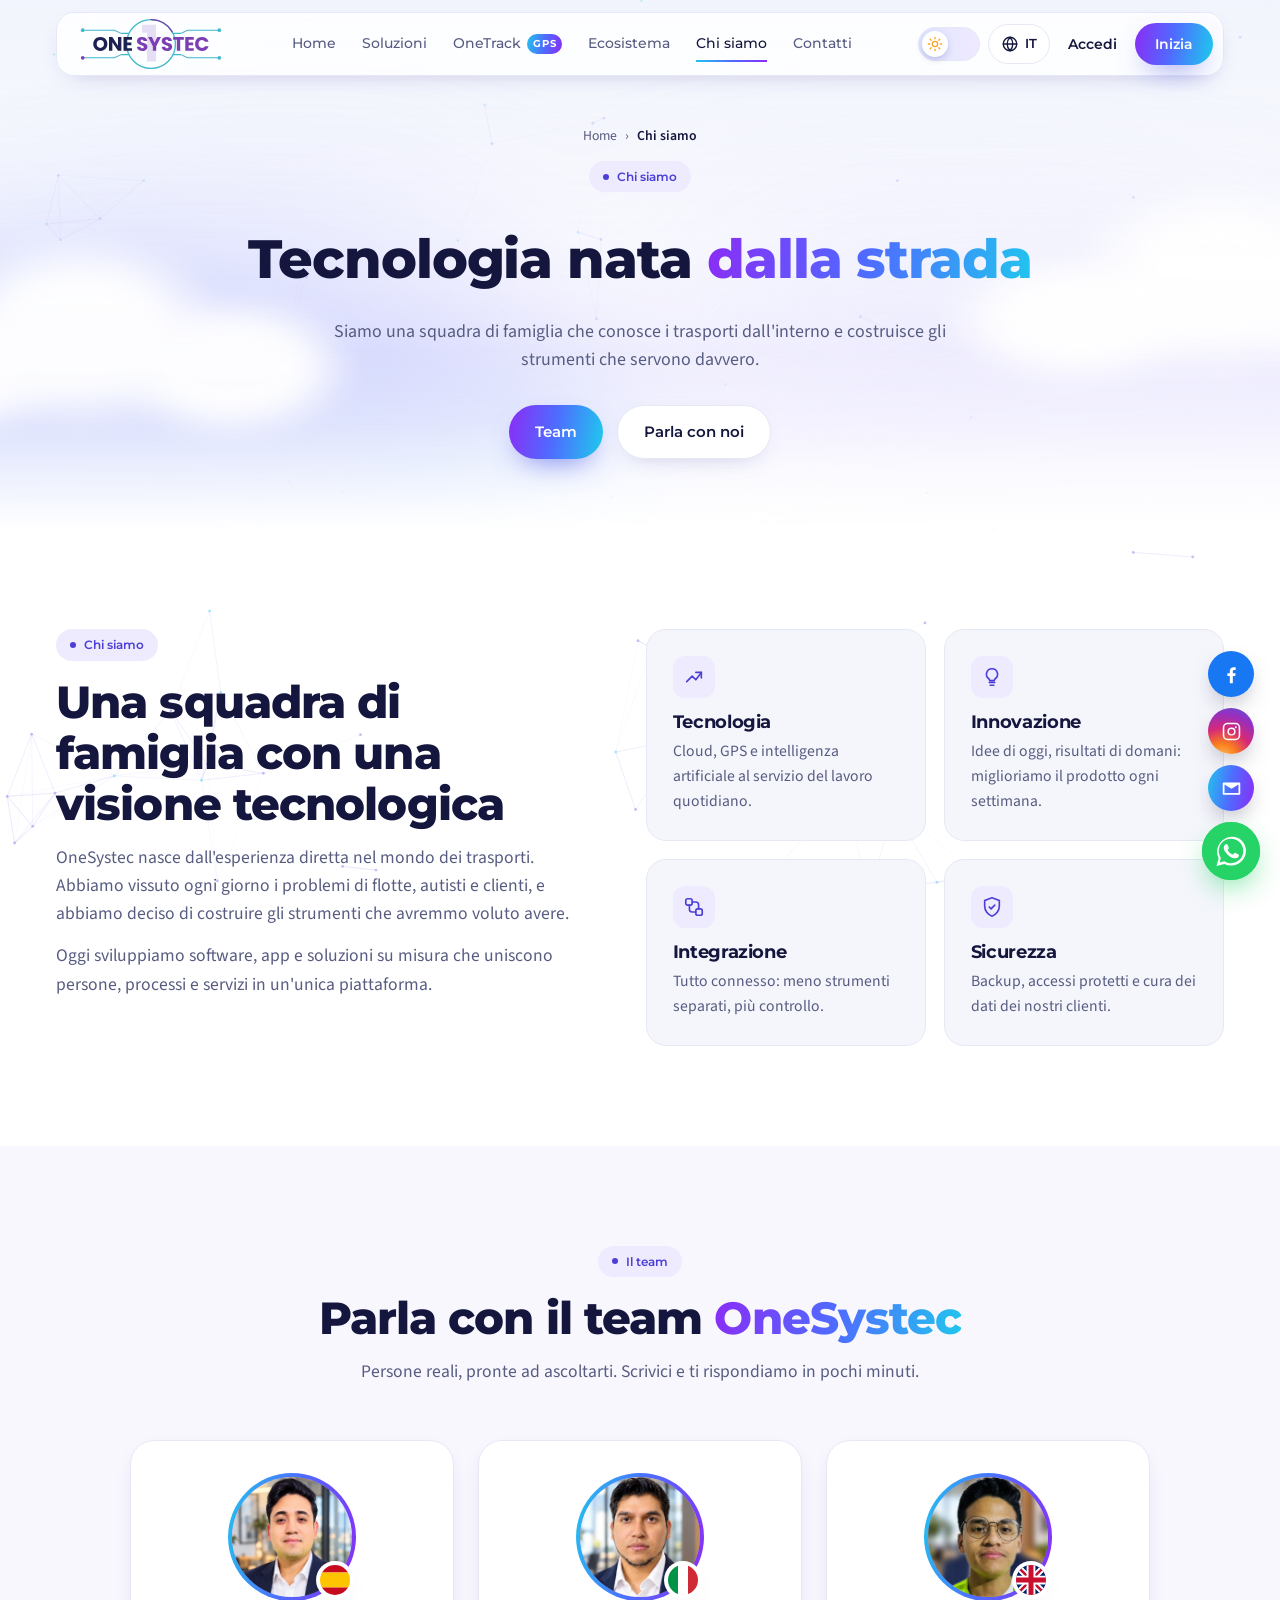
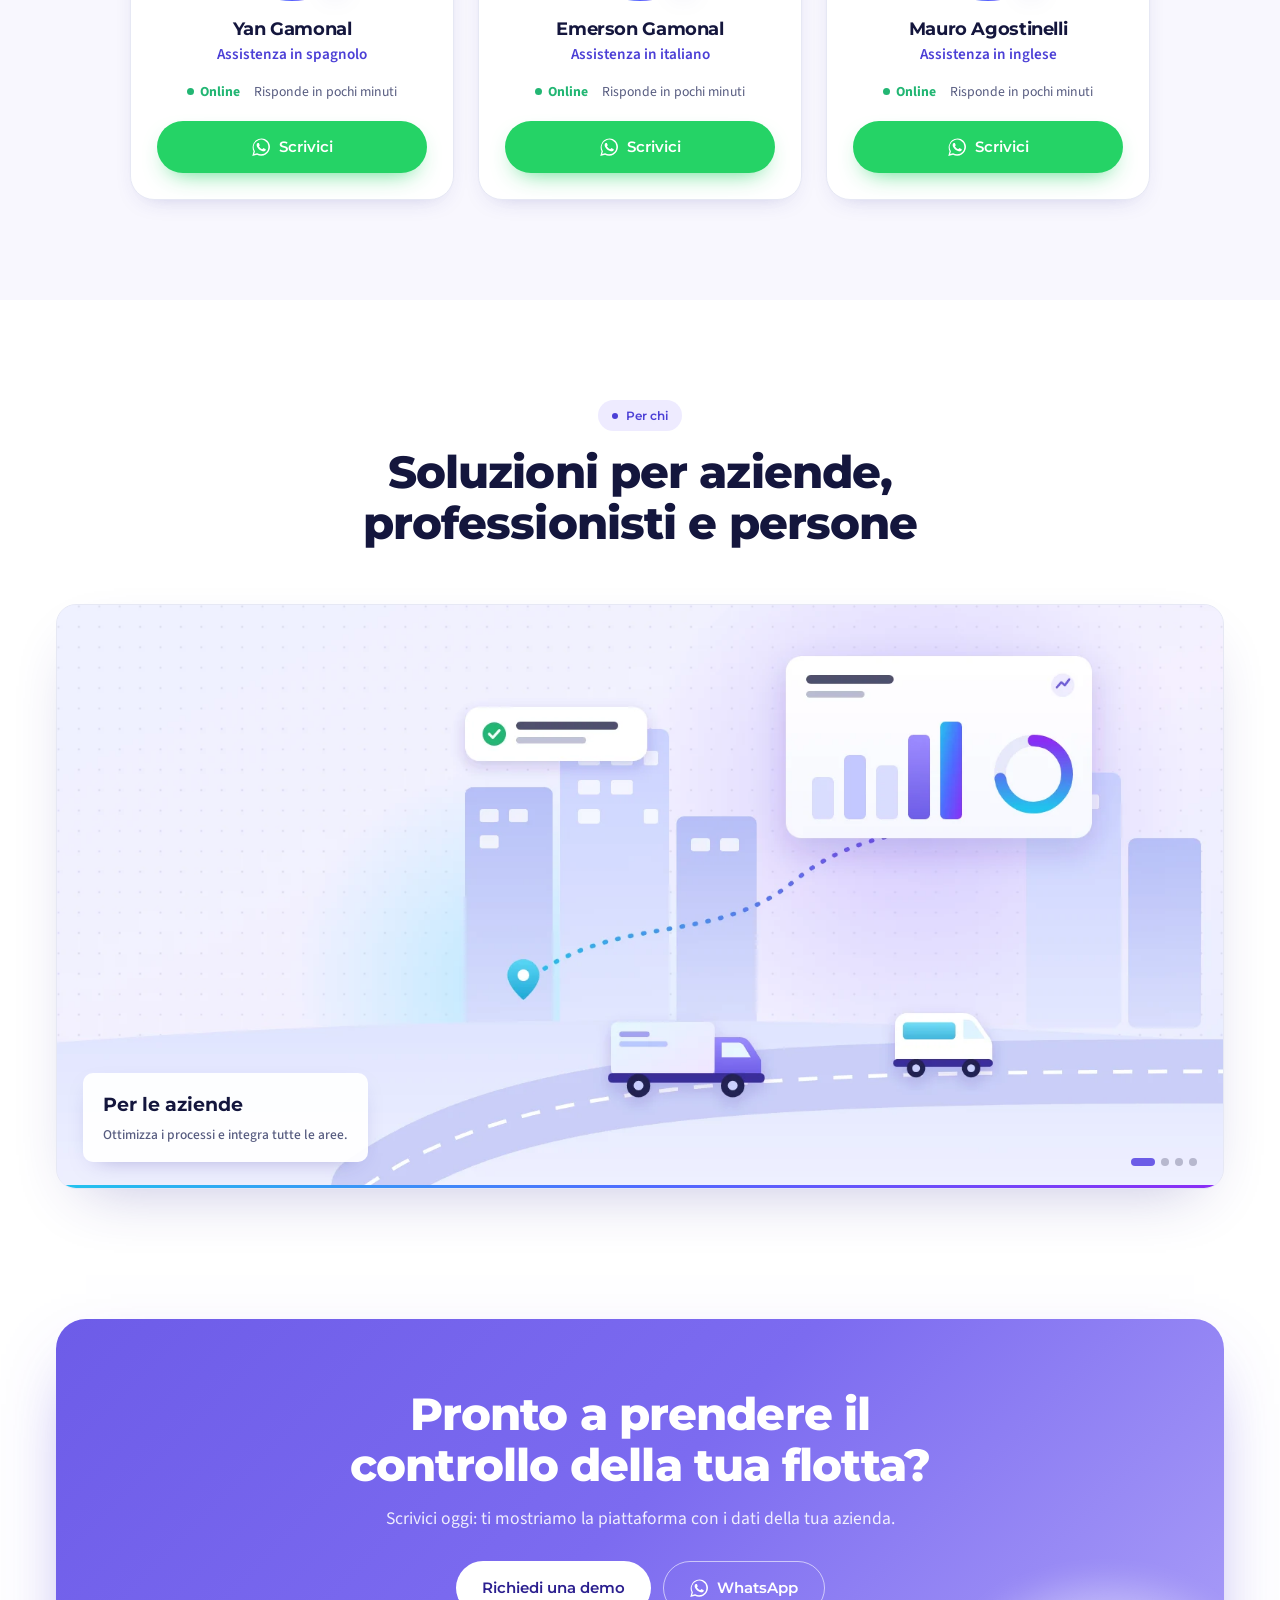
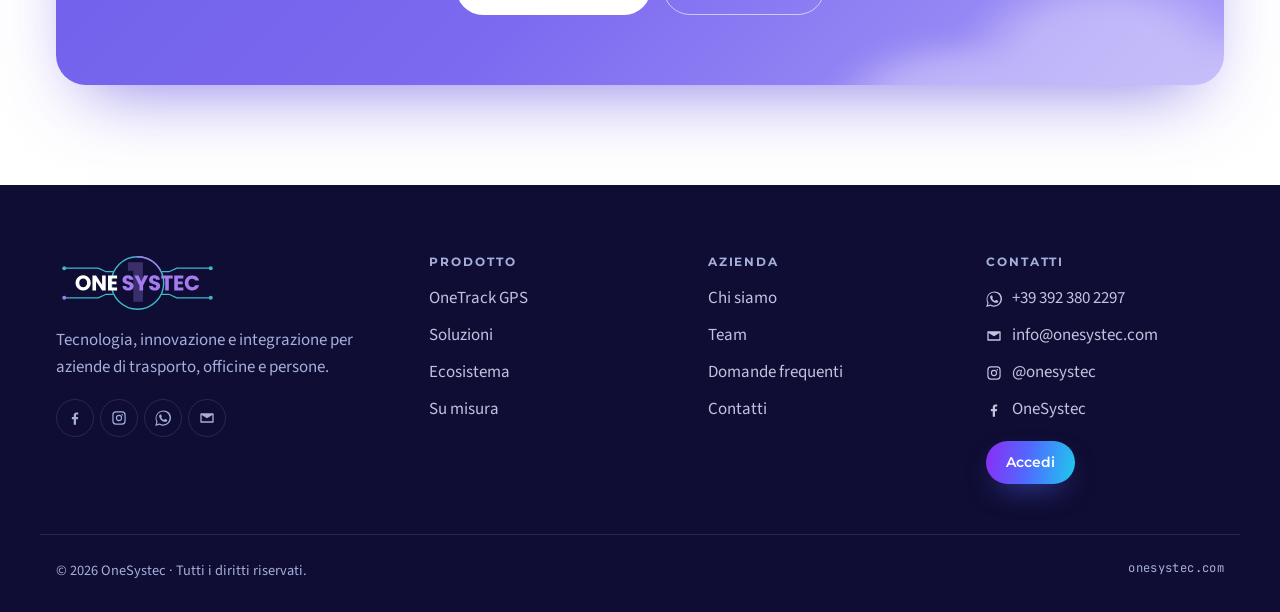
==== commit cd286f7d: "Nuevo logo, botones flotantes, módulo Ecosistema y ocultar Prezzi - Quita la barra superior; FB, Ins" ====
--- a/chi-siamo.html
+++ b/chi-siamo.html
@@ -6,7 +6,7 @@
   <title>Chi siamo · OneSystec</title>
   <meta name="description" content="OneSystec: squadra di famiglia con esperienza nei trasporti che sviluppa software, GPS e app su misura.">
   <meta name="theme-color" content="#eef1fc">
-  <link rel="icon" type="image/svg+xml" href="assets/img/logo-mark.svg">
+  <link rel="icon" type="image/svg+xml" href="assets/img/favicon.svg">
   <meta property="og:title" content="Chi siamo · OneSystec">
   <meta property="og:description" content="OneSystec: squadra di famiglia con esperienza nei trasporti che sviluppa software, GPS e app su misura.">
   <meta property="og:image" content="https://onesystec.com/assets/img/platform.webp">
--- a/assets/css/styles.css
+++ b/assets/css/styles.css
@@ -74,7 +74,7 @@
 }
 
 *{box-sizing:border-box;margin:0;padding:0}
-html{scroll-behavior:smooth;scroll-padding-top:110px}
+html{scroll-behavior:smooth;scroll-padding-top:90px}
 body{font-family:var(--font-body);font-size:1.06rem;background:var(--bg);color:var(--text);line-height:1.6;overflow-x:hidden;-webkit-font-smoothing:antialiased;transition:background .4s,color .4s}
 img{max-width:100%;display:block}
 a{color:inherit;text-decoration:none}
@@ -113,13 +113,6 @@
 
 /* ---------- Header ---------- */
 .header{position:fixed;inset:0 0 auto;z-index:50;padding-top:env(safe-area-inset-top,0px)}
-.topbar{background:var(--navy);color:#e3e6ff;font-size:.86rem;overflow:hidden;max-height:40px;transition:max-height .3s}
-.header.is-scrolled .topbar{max-height:0}
-.topbar__inner{display:flex;align-items:center;justify-content:space-between;gap:16px;height:40px}
-.topbar__contact{display:flex;gap:22px;align-items:center}
-.topbar__contact a{display:flex;align-items:center;gap:7px;opacity:.85;transition:opacity .2s}
-.topbar__contact a:hover{opacity:1}
-.topbar__contact svg{width:15px;height:15px;fill:currentColor}
 .social{display:flex;gap:6px;align-items:center;flex-wrap:wrap}
 .social a{width:30px;height:30px;border-radius:50%;display:grid;place-items:center;transition:background .2s,transform .2s,color .2s,border-color .2s}
 .social a:hover{transform:translateY(-2px);color:#fff;border-color:transparent}
@@ -146,6 +139,11 @@
 .nav__inner{display:flex;align-items:center;justify-content:space-between;gap:16px;height:64px;padding:0 10px 0 18px;border-radius:18px;background:var(--nav-bg);backdrop-filter:blur(16px);-webkit-backdrop-filter:blur(16px);border:1px solid var(--line);box-shadow:var(--shadow-sm);transition:box-shadow .3s}
 .header.is-scrolled .nav__inner{box-shadow:var(--shadow)}
 .brand{display:flex;align-items:center;gap:9px}
+.brand__logo{height:52px;width:auto;display:block}
+.brand__logo--night{display:none}
+:root[data-theme="night"] .brand__logo--day{display:none}
+:root[data-theme="night"] .brand__logo--night{display:block}
+.footer .brand__logo{height:56px}
 .brand__text{display:flex;flex-direction:column;line-height:.95;font-family:var(--font-head)}
 .brand__text b{font-size:1.22rem;font-weight:800;letter-spacing:.05em}
 .brand__text i{font-style:normal;font-size:.7rem;letter-spacing:.36em;background:var(--grad);-webkit-background-clip:text;background-clip:text;color:transparent;font-weight:700}
@@ -191,7 +189,7 @@
 .cloud--s{left:38%;bottom:-60px;width:460px;opacity:calc(var(--cloud-op) * .6);animation-duration:54s}
 @keyframes cloud{to{translate:90px 0}}
 
-.hero{padding:170px 0 0;text-align:center}
+.hero{padding:140px 0 0;text-align:center}
 .hero__copy{position:relative;display:flex;flex-direction:column;align-items:center}
 .eyebrow{display:inline-flex;align-items:center;gap:10px;padding:7px 16px;border-radius:999px;background:var(--float-bg);border:1px solid var(--line);box-shadow:var(--shadow-sm);font-family:var(--font-head);font-weight:600;font-size:.7rem;letter-spacing:.16em;text-transform:uppercase;color:var(--accent-text)}
 .dot{width:8px;height:8px;border-radius:50%;background:var(--cyan);animation:ping 2s infinite}
@@ -468,7 +466,14 @@
 .footer__bottom{display:flex;justify-content:space-between;flex-wrap:wrap;gap:10px;margin-top:50px;padding-top:24px;border-top:1px solid var(--line);color:var(--muted);font-size:.9rem}
 
 /* WhatsApp flotante */
-.wa-float{position:fixed;z-index:60;right:calc(20px + env(safe-area-inset-right,0px));bottom:calc(20px + env(safe-area-inset-bottom,0px));width:58px;height:58px;border-radius:50%;display:grid;place-items:center;background:var(--wa);color:#fff;box-shadow:0 12px 30px -8px rgba(37,211,102,.7);transition:transform .25s}
+.float-stack{position:fixed;z-index:60;right:calc(20px + env(safe-area-inset-right,0px));bottom:calc(20px + env(safe-area-inset-bottom,0px));display:flex;flex-direction:column;align-items:center;gap:11px}
+.fab{width:46px;height:46px;border-radius:50%;display:grid;place-items:center;color:#fff;box-shadow:0 10px 24px -10px rgba(20,22,61,.55);transition:transform .25s}
+.fab:hover{transform:scale(1.1)}
+.fab svg{width:21px;height:21px;fill:currentColor}
+.fab--fb{background:#1877f2}
+.fab--ig{background:radial-gradient(circle at 30% 110%,#fdc468,#fa7e1e 25%,#d62976 50%,#962fbf 75%,#4f5bd5)}
+.fab--mail{background:var(--grad)}
+.wa-float{position:relative;width:58px;height:58px;border-radius:50%;display:grid;place-items:center;background:var(--wa);color:#fff;box-shadow:0 12px 30px -8px rgba(37,211,102,.7);transition:transform .25s}
 .wa-float:hover{transform:scale(1.08)}
 .wa-float svg{width:30px;height:30px;fill:currentColor}
 .wa-float::before{content:"";position:absolute;inset:0;border-radius:50%;border:2px solid var(--wa);animation:ring 2.4s ease-out infinite}
@@ -493,7 +498,7 @@
 .nav__links a[aria-current="page"]{color:var(--text)}
 .nav__links a[aria-current="page"]::after{width:100%}
 
-.page-hero{padding:150px 0 70px}
+.page-hero{padding:125px 0 70px}
 .page-hero__grid{position:relative;z-index:1;display:grid;grid-template-columns:1fr;gap:48px;align-items:center;text-align:center}
 .page-hero__copy{display:flex;flex-direction:column;align-items:center;min-width:0}
 .page-hero h1{font-size:clamp(2.1rem,4.2vw,3.4rem);max-width:860px}
@@ -589,7 +594,8 @@
 .calc__out span{display:block;font-size:.8rem;color:var(--muted);font-weight:600}
 .calc__out b{display:block;font-family:var(--font-head);font-size:1.15rem;font-variant-numeric:tabular-nums;margin-top:4px;overflow-wrap:anywhere}
 .calc__out div:first-child b{font-size:2rem;margin:0;background:var(--grad);-webkit-background-clip:text;background-clip:text;color:transparent}
-.calc__note{color:var(--muted);font-size:.85rem}
+.calc__note{color:var(--muted);font-size:.8rem}
+.calc__hw{color:var(--muted);font-size:.85rem;margin-top:-6px}
 
 /* Pasos en línea + dispositivo */
 .steps--line .step{background:var(--surface)}
@@ -657,14 +663,12 @@
   .mod__price{grid-column:2;text-align:left}
   .ot-banner{padding:20px;gap:14px}
   .hw{flex-direction:column}
-  .topbar__contact span{display:none}
-  .topbar__contact{gap:14px}
   .nav__inner{padding:0 8px 0 12px;height:58px}
   .nav__actions{gap:6px}
   .nav__start{display:none}
   .nav__login{padding:8px 12px;border-radius:999px;background:var(--grad);color:#fff;font-size:.8rem}
-  .brand__text{display:none}
-  .hero{padding-top:140px}
+  .brand__logo{height:38px}
+  .hero{padding-top:112px}
   .eyebrow{letter-spacing:.08em;font-size:.64rem}
   .hero__visual{margin-top:40px}
   .tag{font-size:.7rem;padding:6px 10px}
@@ -686,9 +690,31 @@
   .orbit__ring em{font-size:.64rem;padding:5px 9px}
   .final__box{padding:50px 20px}
   .wa-float{width:52px;height:52px}
+  .float-stack{gap:9px}
+  .fab{width:40px;height:40px}
 }
 @media (prefers-reduced-motion:reduce){
   *,*::before,*::after{animation-duration:.01ms!important;animation-iteration-count:1!important;transition-duration:.01ms!important;scroll-behavior:auto!important}
   .js .reveal{opacity:1;transform:none}
   .chat p{opacity:1;transform:none}
 }
+
+/* ---------- Ecosistema OneSystec (apps) ---------- */
+.apps{display:grid;grid-template-columns:repeat(4,1fr);gap:18px}
+.app{display:flex;flex-direction:column;padding:24px}
+.app__top{display:flex;align-items:center;justify-content:space-between;gap:10px;margin-bottom:18px}
+.app .card__icon{margin-bottom:0;width:48px;height:48px;border-radius:14px}
+.app__cat{font-size:.72rem;font-weight:700;padding:4px 10px;border-radius:999px;background:var(--pill-bg);color:var(--accent-text);white-space:nowrap}
+.app .app__by{flex:none;font-family:var(--font-head);font-size:.66rem;font-weight:700;letter-spacing:.12em;text-transform:uppercase;color:var(--accent-text);margin-bottom:6px}
+.app h3{font-size:1.1rem}
+.app p{font-size:.93rem;flex:1}
+.app__btn{margin-top:18px;display:inline-flex;align-items:center;justify-content:center;gap:8px;padding:10px 14px;border-radius:12px;border:1px solid var(--line);background:var(--surface-2);font-family:var(--font-head);font-weight:700;font-size:.8rem;letter-spacing:.04em;transition:background .25s,color .25s,border-color .25s}
+.app__btn svg{width:16px;height:16px;fill:none;stroke:currentColor;stroke-width:2;stroke-linecap:round;stroke-linejoin:round}
+.app:hover .app__btn,.app--hub .app__btn{background:var(--grad);color:#fff;border-color:transparent}
+.app--hub{border-color:rgba(139,44,245,.35);background:linear-gradient(170deg,rgba(139,44,245,.09),rgba(34,195,238,.04)),var(--surface)}
+.apps__stats{margin-top:26px}
+.apps .reveal:nth-child(4n+2){transition-delay:.08s}
+.apps .reveal:nth-child(4n+3){transition-delay:.16s}
+.apps .reveal:nth-child(4n+4){transition-delay:.24s}
+@media (max-width:1100px){.apps{grid-template-columns:repeat(2,1fr)}}
+@media (max-width:640px){.apps{grid-template-columns:1fr}}
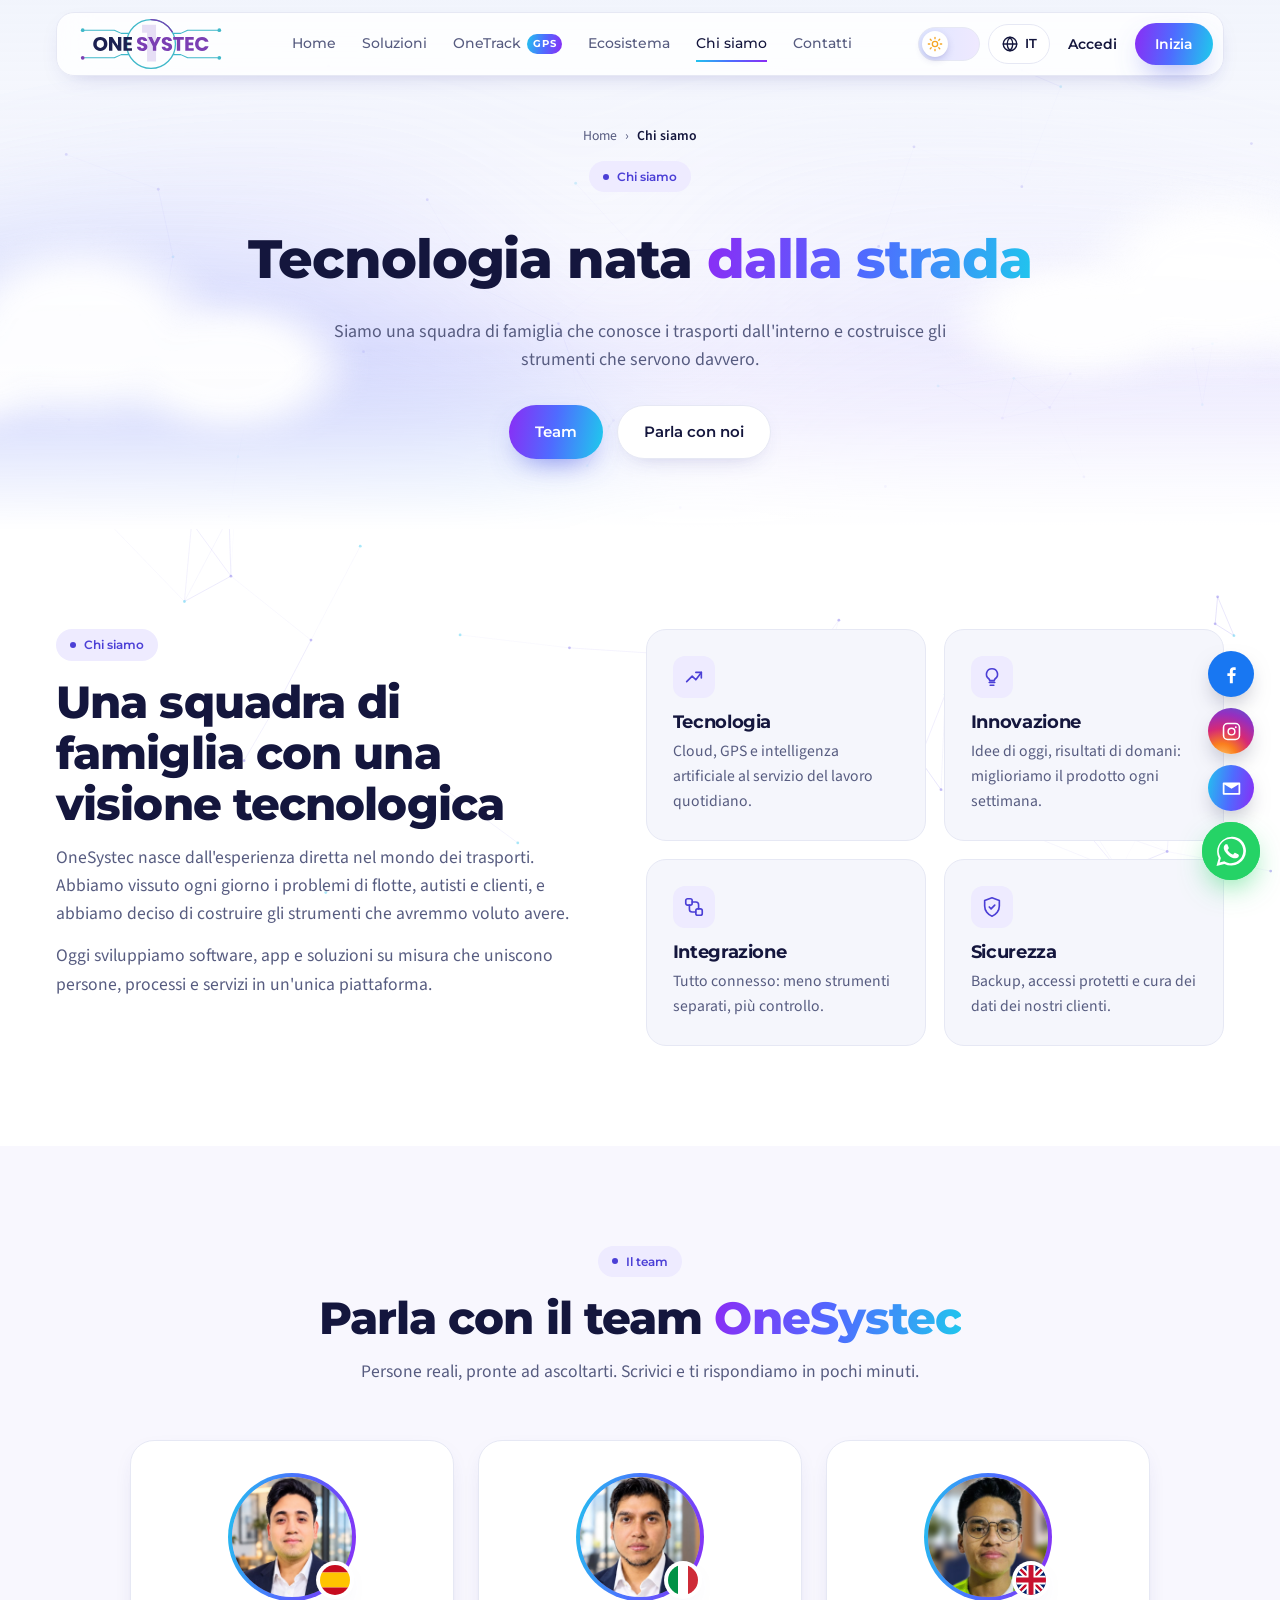
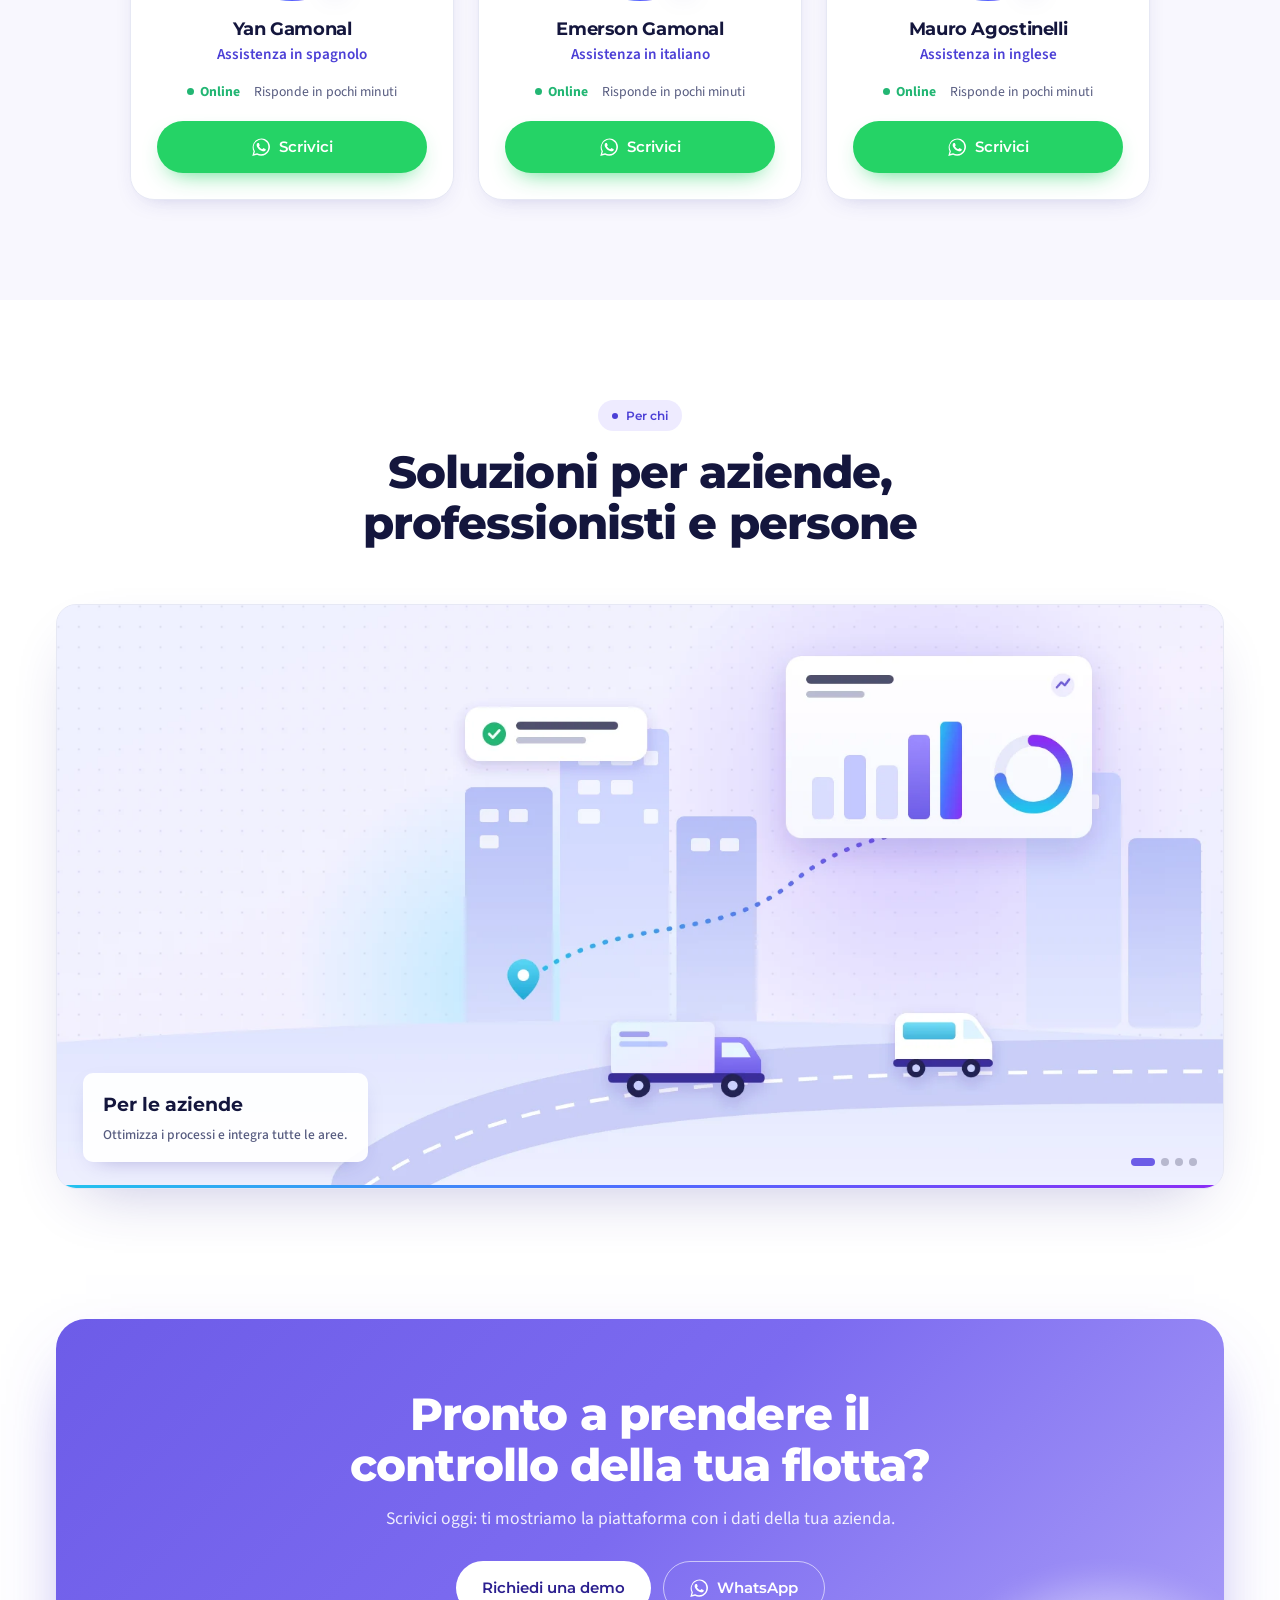
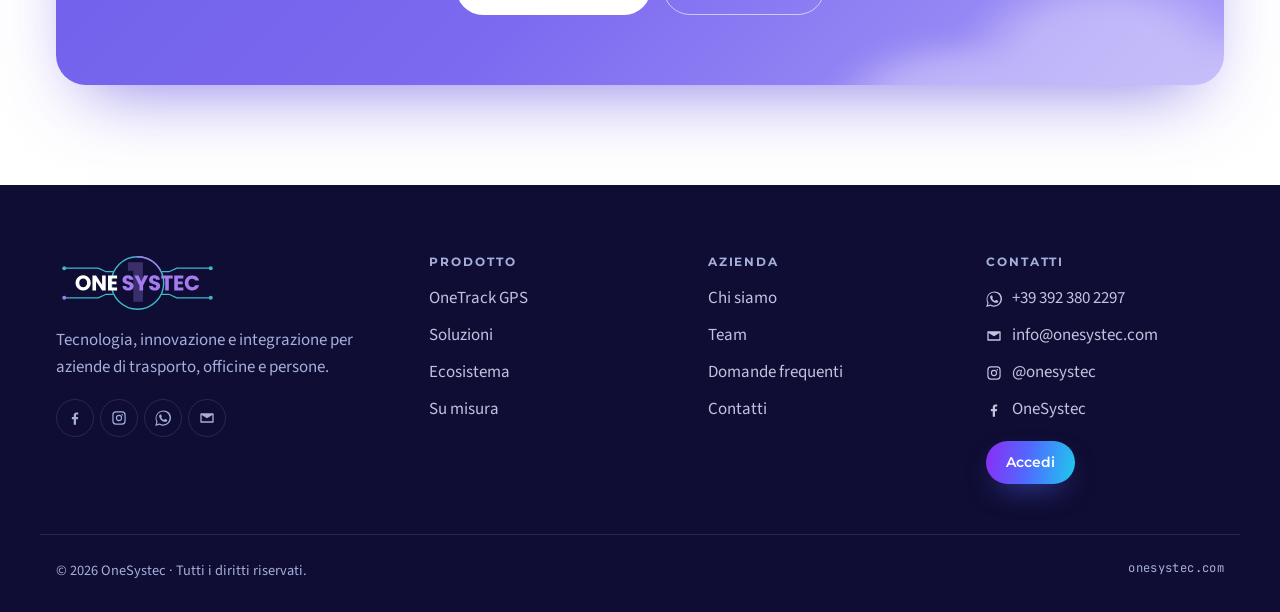
==== commit b6195eff: "Activa Vercel Web Analytics en todas las páginas Co-Authored-By: Claude Opus 5.5 <noreply@anthropic." ====
--- a/chi-siamo.html
+++ b/chi-siamo.html
@@ -17,6 +17,8 @@
   <script>/* aplica tema e indica que hay JS antes de pintar */
     (function(){var d=document.documentElement;d.classList.add("js");try{var t=localStorage.getItem("osx-theme");if(t==="night")d.setAttribute("data-theme","night")}catch(e){}})();
   </script>
+  <script>window.va = window.va || function () { (window.vaq = window.vaq || []).push(arguments); };</script>
+  <script defer src="/_vercel/insights/script.js"></script>
 </head>
 <body data-page="chi-siamo">
   <div id="site-header"></div>
